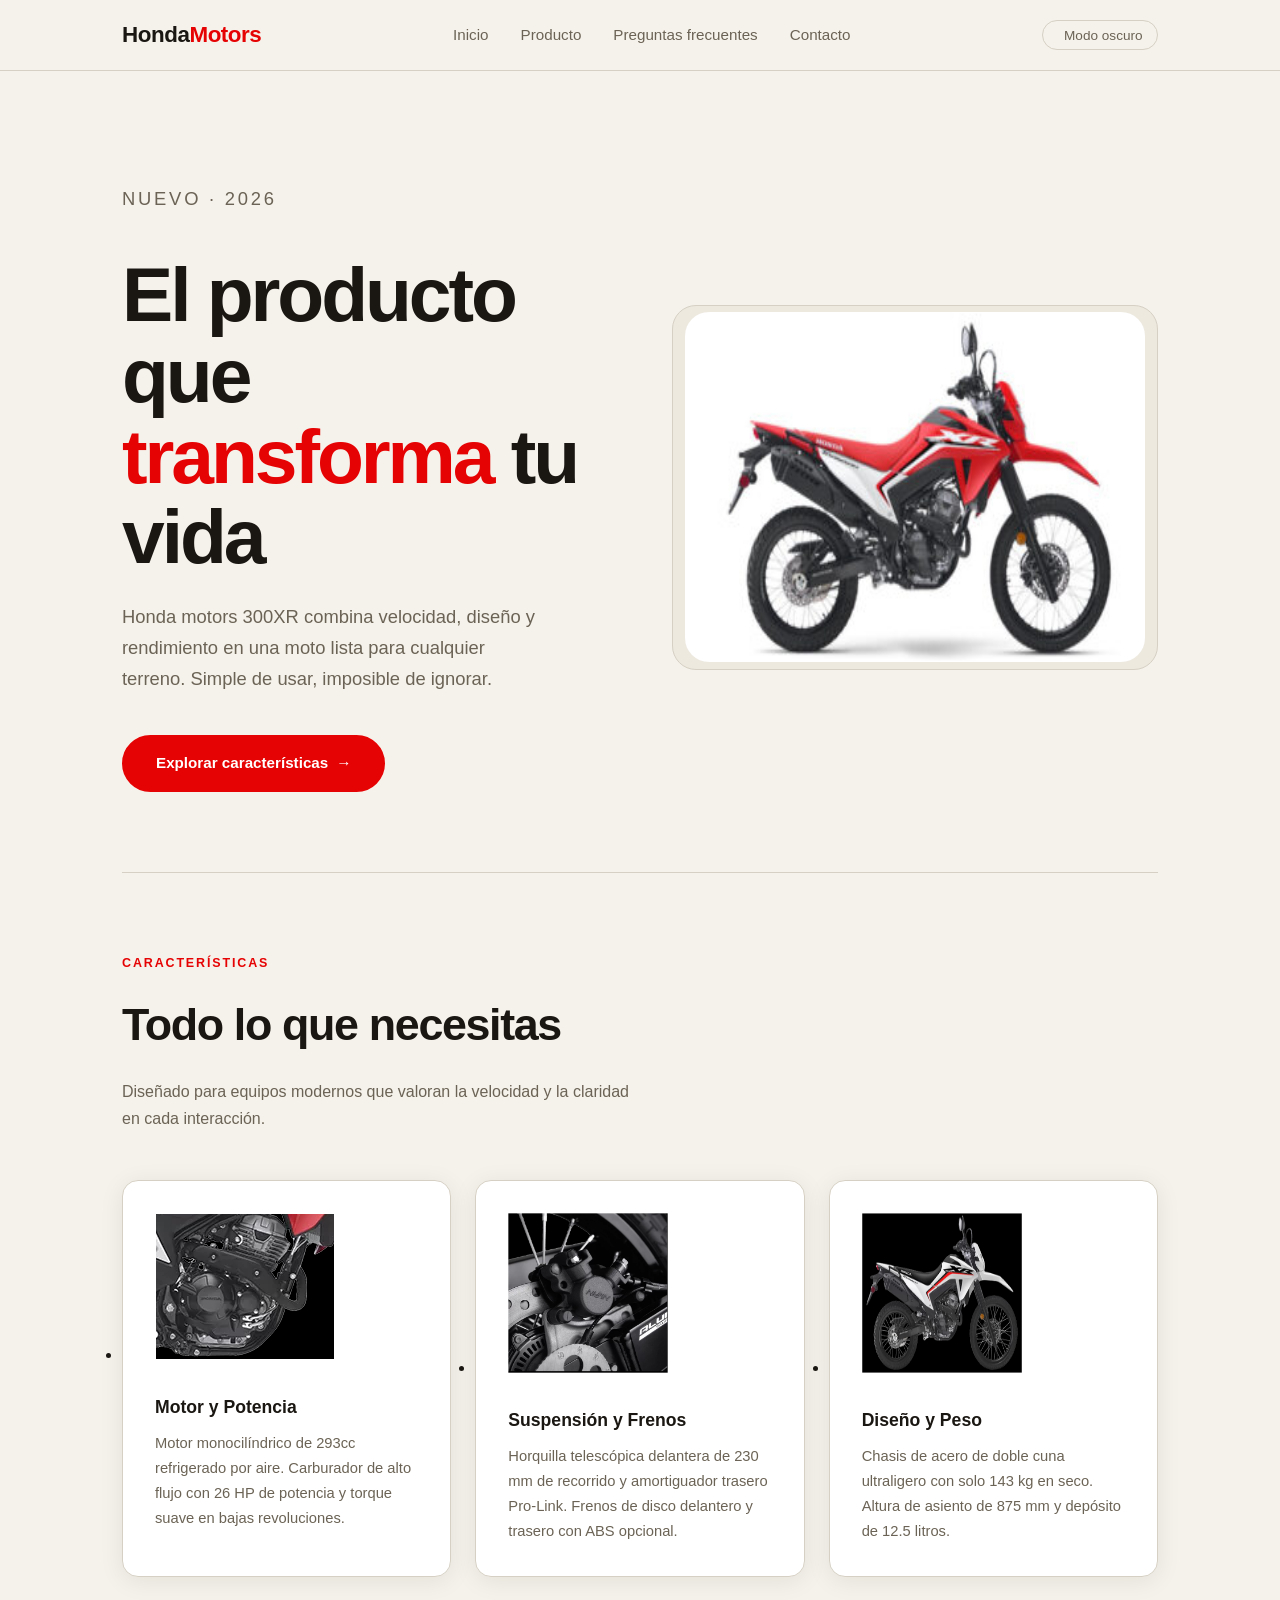
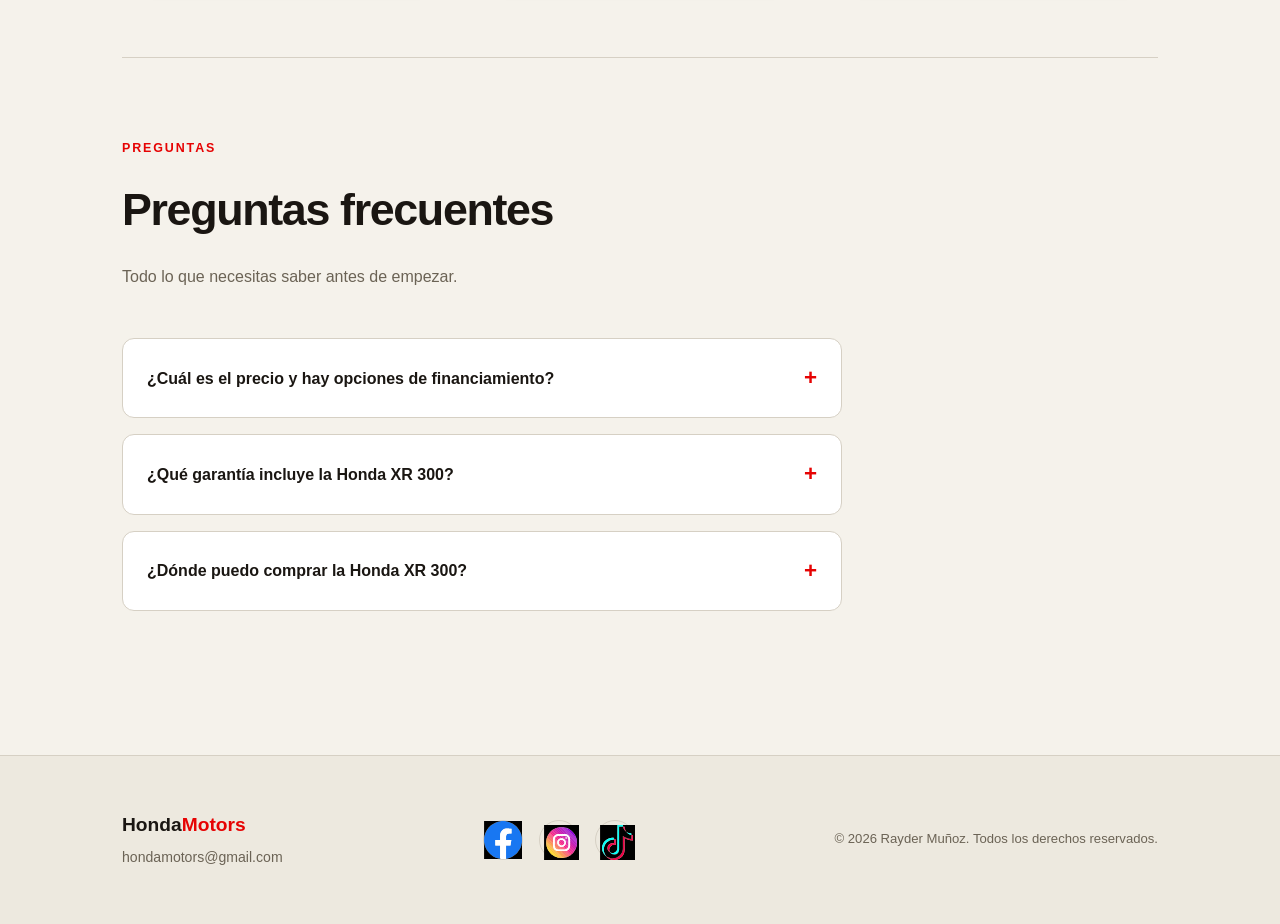
==== index.html @ fe40e6b6 "primer commit" ====
<!DOCTYPE html>
<html lang="en">
<head>
    <meta charset="UTF-8">
    <meta name="viewport" content="width=device-width, initial-scale=1.0">
    <title>Honda Motors</title>
    <link rel="icon" type="image/PNG" href="img/moto.PNG">
    <link rel="stylesheet" href="css/styles.css">
</head>
<body>
  
   <!-- barra de navegacion -->
  <header>
    <nav aria-label="Navegación principal">
      <a href="#" class="nav-logo" aria-label="Honda Motors - Ir al inicio">Honda<span>Motors</span></a>
      <ul class="nav-links" role="list">
        <li><a href="#hero">Inicio</a></li>
        <li><a href="#caracteristicas">Producto</a></li>
        <li><a href="#preguntas frecuentes">Preguntas frecuentes</a></li>
        <li><a href="#contacto">Contacto</a></li>
      </ul>
      <button id="theme-toggle" aria-label="Cambiar entre modo claro y oscuro">
        <span aria-hidden="true"></span> Modo oscuro
      </button>
    </nav>
  </header>


  <main id="main-content">

    
    <section id="hero" aria-labelledby="hero-titulo">
      <div class="hero-text">
        <p class="section-label">Nuevo · 2026</p>
        <h1 id="hero-titulo">El producto que <em>transforma</em> tu vida</h1>
        <p>Honda motors 300XR combina velocidad, diseño y rendimiento en una moto lista para cualquier terreno. Simple de usar, imposible de ignorar.</p>
        <a href="#caracteristicas" class="btn-primary" aria-label="Ver características del producto">
          Explorar características <span aria-hidden="true">→</span>
        </a>
      </div>
      <div class="hero-visual" role="img" aria-label="Ilustración decorativa del producto Honda Motors">
        <img class="imagen1" src="img/moto.PNG" width="460" height="350" alt="imagen" >
      </div>
    </section>

    <!-- Caracteristicas -->
    <section id="caracteristicas" aria-labelledby="features-titulo">
      <p class="section-label">Características</p>
      <h2 class="section-title" id="features-titulo">Todo lo que necesitas</h2>
      <p class="section-desc">Diseñado para equipos modernos que valoran la velocidad y la claridad en cada interacción.</p>
      <ul class="features-grid" role="list">
        <li class="feature-card fade-in">
          <div class="feature-icon" aria-hidden="true"><img src="img/moto2.PNG" alt="imagen del motor"></div>
          <h3>Motor y Potencia</h3>
          <p>Motor monocilíndrico de 293cc refrigerado por aire. Carburador de alto flujo con 26 HP de potencia y torque suave en bajas revoluciones.</p>
        </li>
        <li class="feature-card fade-in">
          <div class="feature-icon" aria-hidden="true"><img src="img/suspencion.PNG" width="160" height="160" alt="imagen de la suspensión"></div>
          <h3>Suspensión y Frenos</h3>
          <p>Horquilla telescópica delantera de 230 mm de recorrido y amortiguador trasero Pro-Link. Frenos de disco delantero y trasero con ABS opcional.</p>
        </li>
        <li class="feature-card fade-in">
          <div class="feature-icon" aria-hidden="true"> <img src="img/diseño.PNG" width="160" height="160" alt="imagen del diseño"> </div>
          <h3>Diseño y Peso</h3>
          <p>Chasis de acero de doble cuna ultraligero con solo 143 kg en seco. Altura de asiento de 875 mm y depósito de 12.5 litros.</p>
        </li>
      </ul>
    </section>

    <!--esta es la parte de preguntas Frecuentes -->
    <section id="preguntas frecuentes" aria-labelledby="faq-titulo">
      <p class="section-label">Preguntas</p>
      <h2 class="section-title" id="faq-titulo">Preguntas frecuentes</h2>
      <p class="section-desc">Todo lo que necesitas saber antes de empezar.</p>
      <div class="faq-list">
        <details>
          <summary>¿Cuál es el precio y hay opciones de financiamiento?</summary>
          <p>El precio de la Honda XR 300 varía según el concesionario y el país, pero generalmente se encuentra entre <strong>$4,500 y $5,800 USD</strong>. Honda ofrece planes de financiamiento a través de sus concesionarios oficiales con cuotas mensuales accesibles, con y sin entrada inicial. Consulta tu tienda más cercana para las promociones vigentes.</p>
        </details>
        <details>
          <summary>¿Qué garantía incluye la Honda XR 300?</summary>
          <p>La Honda XR 300 viene con una garantía oficial de fábrica de <strong>12 meses o 12,000 km</strong> (lo que ocurra primero), cubriendo defectos de fabricación en motor, transmisión y componentes eléctricos. La garantía es válida únicamente si el mantenimiento se realiza en concesionarios autorizados Honda.</p>
        </details>
        <details>
          <summary>¿Dónde puedo comprar la Honda XR 300?</summary>
          <p>Puedes adquirirla en cualquier <strong>concesionario oficial Honda</strong> de tu país. También puedes ubicar el punto de venta más cercano ingresando a <a href="https://www.honda.com" target="_blank" rel="noopener noreferrer">honda.com</a> y usando el localizador de distribuidores. Evita compras informales para garantizar la autenticidad y la garantía del producto.</p>
        </details>
      </div>
    </section>

  </main>

  <!--  esto es el FOOTER -->
  <footer id="contacto">
    <div class="footer-inner">
      <div class="footer-brand">
        <strong style="font-family:'Syne',sans-serif;font-size:1.2rem;">Honda<span style="color:var(--accent)">Motors</span></strong>
        <p>hondamotors@gmail.com</p>
      </div>

      <!-- redes sociales  -->
      <nav aria-label="Redes sociales">
        <ul class="social-links" role="list">
          <li>
            <a href="https://www.facebook.com/HondaMotosPeru/" target="_blank" rel="noopener noreferrer"
               aria-label="Visitar NovaPulse en Twitter (abre en nueva pestaña)"><i class="social-links-icon"></i><img src="img/facebook.svg" alt="icono de facebook"></a>
          </li>
          <li>
            <a href="https://www.instagram.com/hondamotosperuoficial/" target="_blank" rel="noopener noreferrer"
               aria-label="Visitar NovaPulse en GitHub (abre en nueva pestaña)"><i class="social-links-icon"><img src="img/instagram.svg" width="35" height="35" alt="icono de instagram"></i></a>
          </li>
          <li>
            <a href="https://www.tiktok.com/@honda?lang=es" rel="noopener noreferrer"
               aria-label="Visitar NovaPulse en LinkedIn (abre en nueva pestaña)"><i class="social-links-icon"><img src="img/tik-tok.svg" width="35" height="35" alt="icono de tiktok"></i></a>
          </li>
        </ul>
      </nav>

      <p class="footer-copy">© 2026 Rayder Muñoz. Todos los derechos reservados.</p>
    </div>
  </footer>

  <!-- ══════════════ esto es el script Modo oscuro ══════════════ -->
  <script>
    const toggle = document.getElementById('theme-toggle');
    const html   = document.documentElement;

    // Recordar preferencia
    const saved = localStorage.getItem('theme');
    if (saved) applyTheme(saved);

    toggle.addEventListener('click', () => {
      const current = html.getAttribute('data-theme');
      applyTheme(current === 'dark' ? 'light' : 'dark');
    });

    function applyTheme(theme) {
      html.setAttribute('data-theme', theme);
      localStorage.setItem('theme', theme);
      toggle.innerHTML = theme === 'dark'
        ? '<span aria-hidden="true"></span> Modo claro'
        : '<span aria-hidden="true"></span> Modo oscuro';
    }
  </script>

</body>
</html>
    
</body>
</html>
---- css/styles.css ----
/* ── Variables CSS (modo claro / oscuro) ── */
:root {
  --bg-color: #f5f2eb;
  --bg-secondary: #ede9df;
  --text-color: #1a1612;
  --text-muted: #6b6355;
  --accent: #e60303;
  --accent-light: #e60303;
  --card-bg: #ffffff;
  --border: #d6d0c4;
  --shadow: 0 4px 24px rgba(26, 22, 18, 0.08);
  --transition: 0.3s cubic-bezier(0.4, 0, 0.2, 1);
}
[data-theme="dark"] {
  --bg-color: #141210;
  --bg-secondary: #1e1b18;
  --text-color: #f0ece4;
  --text-muted: #9e9488;
  --accent: #e60303;
  --accent-light: #e60303;
  --card-bg: #1e1b18;
  --border: #25272e;
  --shadow: 0 4px 24px rgba(0, 0, 0, 0.4);
}

/* ── Reset & Base ── */
*,
*::before,
*::after {
  box-sizing: border-box;
  margin: 0;
  padding: 0;
}
html {
  scroll-behavior: smooth;
}
body {
  font-family: "DM Sans", sans-serif;
  background-color: var(--bg-color);
  color: var(--text-color);
  line-height: 1.7;
  transition:
    background-color var(--transition),
    color var(--transition);
  overflow-x: hidden;
}

/* ── Skip link (accesibilidad) ── */
.skip-link {
  position: absolute;
  top: -100%;
  left: 1rem;
  background: var(--accent);
  color: #fff;
  padding: 0.5rem 1rem;
  border-radius: 0 0 8px 8px;
  font-weight: 700;
  z-index: 9999;
  transition: top 0.2s;
}
.skip-link:focus {
  top: 0;
}

/* ── Header / Nav ── */
header {
  position: sticky;
  top: 0;
  z-index: 100;
  background: var(--bg-color);
  border-bottom: 1px solid var(--border);
  transition: background-color var(--transition);
}
nav {
  max-width: 1100px;
  margin: 0 auto;
  padding: 1rem 2rem;
  display: flex;
  align-items: center;
  justify-content: space-between;
}
.nav-logo {
  font-family: "Syne", sans-serif;
  font-weight: 800;
  font-size: 1.4rem;
  color: var(--text-color);
  text-decoration: none;
  letter-spacing: -0.02em;
}
.nav-logo span {
  color: var(--accent);
}
.nav-links {
  display: flex;
  gap: 2rem;
  list-style: none;
  align-items: center;
}
.nav-links a {
  color: var(--text-muted);
  text-decoration: none;
  font-size: 0.95rem;
  font-weight: 300;
  transition: color var(--transition);
  position: relative;
}
.nav-links a::after {
  content: "";
  position: absolute;
  bottom: -3px;
  left: 0;
  width: 0;
  height: 2px;
  background: var(--accent);
  transition: width var(--transition);
}
.nav-links a:hover {
  color: var(--text-color);
}
.nav-links a:hover::after {
  width: 100%;
}

/* Botón modo oscuro */
#theme-toggle {
  background: none;
  border: 1px solid var(--border);
  border-radius: 50px;
  padding: 0.4rem 0.9rem;
  cursor: pointer;
  font-size: 0.85rem;
  color: var(--text-muted);
  transition: all var(--transition);
  display: flex;
  align-items: center;
  gap: 0.4rem;
}
#theme-toggle:hover {
  border-color: var(--accent);
  color: var(--accent);
}

/* ── Main ── */
main {
  max-width: 1100px;
  margin: 0 auto;
  padding: 0 2rem;
}

/* ── Hero ── */
#hero {
  padding: 7rem 0 5rem;
  display: grid;
  grid-template-columns: 1fr 1fr;
  gap: 4rem;
  align-items: center;
}
.hero-text h1 {
  font-family: "Syne", sans-serif;
  font-size: clamp(2.8rem, 6vw, 5rem);
  font-weight: 800;
  line-height: 1.05;
  letter-spacing: -0.04em;
  margin-bottom: 1.5rem;
}
.hero-text h1 em {
  font-style: normal;
  color: var(--accent);
}
.hero-text p {
  font-size: 1.15rem;
  color: var(--text-muted);
  font-weight: 300;
  max-width: 420px;
  margin-bottom: 2.5rem;
}
.btn-primary {
  display: inline-flex;
  align-items: center;
  gap: 0.5rem;
  background: var(--accent);
  color: #fff;
  padding: 0.85rem 2rem;
  border-radius: 50px;
  text-decoration: none;
  font-weight: 700;
  font-size: 0.95rem;
  transition: all var(--transition);
  border: 2px solid var(--accent);
}
.btn-primary:hover {
  background: transparent;
  color: var(--accent);
  transform: translateY(-2px);
  box-shadow: 0 8px 24px rgba(212, 82, 26, 0.25);
}
.hero-visual {
  background: var(--bg-secondary);
  border-radius: 24px;
  aspect-ratio: 4/3;
  display: flex;
  align-items: center;
  justify-content: center;
  font-size: 6rem;
  border: 1px solid var(--border);
  animation: float 4s ease-in-out infinite;
  .imagen1 {
    border-radius: 24px;
  }
}

@keyframes float {
  0%,
  100% {
    transform: translateY(0);
  }
  50% {
    transform: translateY(-12px);
  }
}

/* ── Secciones genéricas ── */
section {
  padding: 5rem 0;
}
section + section {
  border-top: 1px solid var(--border);
}
.section-label {
  font-size: 0.78rem;
  font-weight: 700;
  letter-spacing: 0.15em;
  text-transform: uppercase;
  color: var(--accent);
  margin-bottom: 0.75rem;
}
.section-title {
  font-family: "Syne", sans-serif;
  font-size: clamp(1.8rem, 3.5vw, 2.8rem);
  font-weight: 800;
  letter-spacing: -0.03em;
  margin-bottom: 1rem;
}
.section-desc {
  color: var(--text-muted);
  font-weight: 300;
  max-width: 520px;
  margin-bottom: 3rem;
}

/* ── Características ── */
.features-grid {
  display: grid;
  grid-template-columns: repeat(3, 1fr);
  gap: 1.5rem;
}
.feature-card {
  background: var(--card-bg);
  border: 1px solid var(--border);
  border-radius: 16px;
  padding: 2rem;
  transition: all var(--transition);
  box-shadow: var(--shadow);
}
.feature-card:hover {
  transform: translateY(-4px);
  box-shadow: 0 12px 40px rgba(212, 82, 26, 0.12);
  border-color: var(--accent);
}
.feature-icon {
  font-size: 2rem;
  margin-bottom: 1rem;
}
.feature-card h3 {
  font-family: "Syne", sans-serif;
  font-size: 1.1rem;
  font-weight: 700;
  margin-bottom: 0.5rem;
}
.feature-card p {
  font-size: 0.92rem;
  color: var(--text-muted);
  font-weight: 300;
}

/* ── Preguntas Frecuentes ── */
.faq-list {
  display: flex;
  flex-direction: column;
  gap: 1rem;
  max-width: 720px;
}
details {
  background: var(--card-bg);
  border: 1px solid var(--border);
  border-radius: 12px;
  padding: 1.25rem 1.5rem;
  transition: border-color var(--transition);
}
details[open] {
  border-color: var(--accent);
}
summary {
  font-family: "Syne", sans-serif;
  font-weight: 700;
  cursor: pointer;
  list-style: none;
  display: flex;
  justify-content: space-between;
  align-items: center;
  font-size: 1rem;
}
summary::-webkit-details-marker {
  display: none;
}
summary::after {
  content: "+";
  font-size: 1.4rem;
  color: var(--accent);
  transition: transform var(--transition);
}
details[open] summary::after {
  transform: rotate(45deg);
}
details p {
  margin-top: 1rem;
  color: var(--text-muted);
  font-weight: 300;
  font-size: 0.95rem;
}

/* ── Footer ── */
footer {
  border-top: 1px solid var(--border);
  background: var(--bg-secondary);
  margin-top: 4rem;
  transition: background-color var(--transition);
}
.footer-inner {
  max-width: 1100px;
  margin: 0 auto;
  padding: 3rem 2rem;
  display: flex;
  justify-content: space-between;
  align-items: center;
  flex-wrap: wrap;
  gap: 1.5rem;
}
.footer-brand p {
  color: var(--text-muted);
  font-size: 0.88rem;
  font-weight: 300;
  margin-top: 0.3rem;
}
.social-links {
  display: flex;
  gap: 1rem;
  list-style: none;
}
.social-links-icon {
  width: 30px;
  height: 30px;
}
.social-links a {
  display: flex;
  align-items: center;
  justify-content: center;
  width: 40px;
  height: 40px;
  border-radius: 50%;
  border: 1px solid var(--border);
  color: var(--text-muted);
  text-decoration: none;
  font-size: 1rem;
  transition: all var(--transition);
}
.social-links a:hover {
  border-color: var(--accent);
  color: var(--accent);
  transform: translateY(-2px);
}
.footer-copy {
  color: var(--text-muted);
  font-size: 0.82rem;
  font-weight: 300;
}

/* ── Animaciones de entrada ── */
.fade-in {
  opacity: 0;
  transform: translateY(20px);
  animation: fadeUp 0.7s ease forwards;
}
@keyframes fadeUp {
  to {
    opacity: 1;
    transform: translateY(0);
  }
}
.fade-in:nth-child(1) {
  animation-delay: 0.1s;
}
.fade-in:nth-child(2) {
  animation-delay: 0.2s;
}
.fade-in:nth-child(3) {
  animation-delay: 0.3s;
}

/* ── Responsive ── */
@media (max-width: 768px) {
  #hero {
    grid-template-columns: 1fr;
    padding: 4rem 0 3rem;
  }
  .hero-visual {
    display: none;
  }
  .features-grid {
    grid-template-columns: 1fr;
  }
  .nav-links {
    gap: 1rem;
  }
  .footer-inner {
    flex-direction: column;
    text-align: center;
  }
}
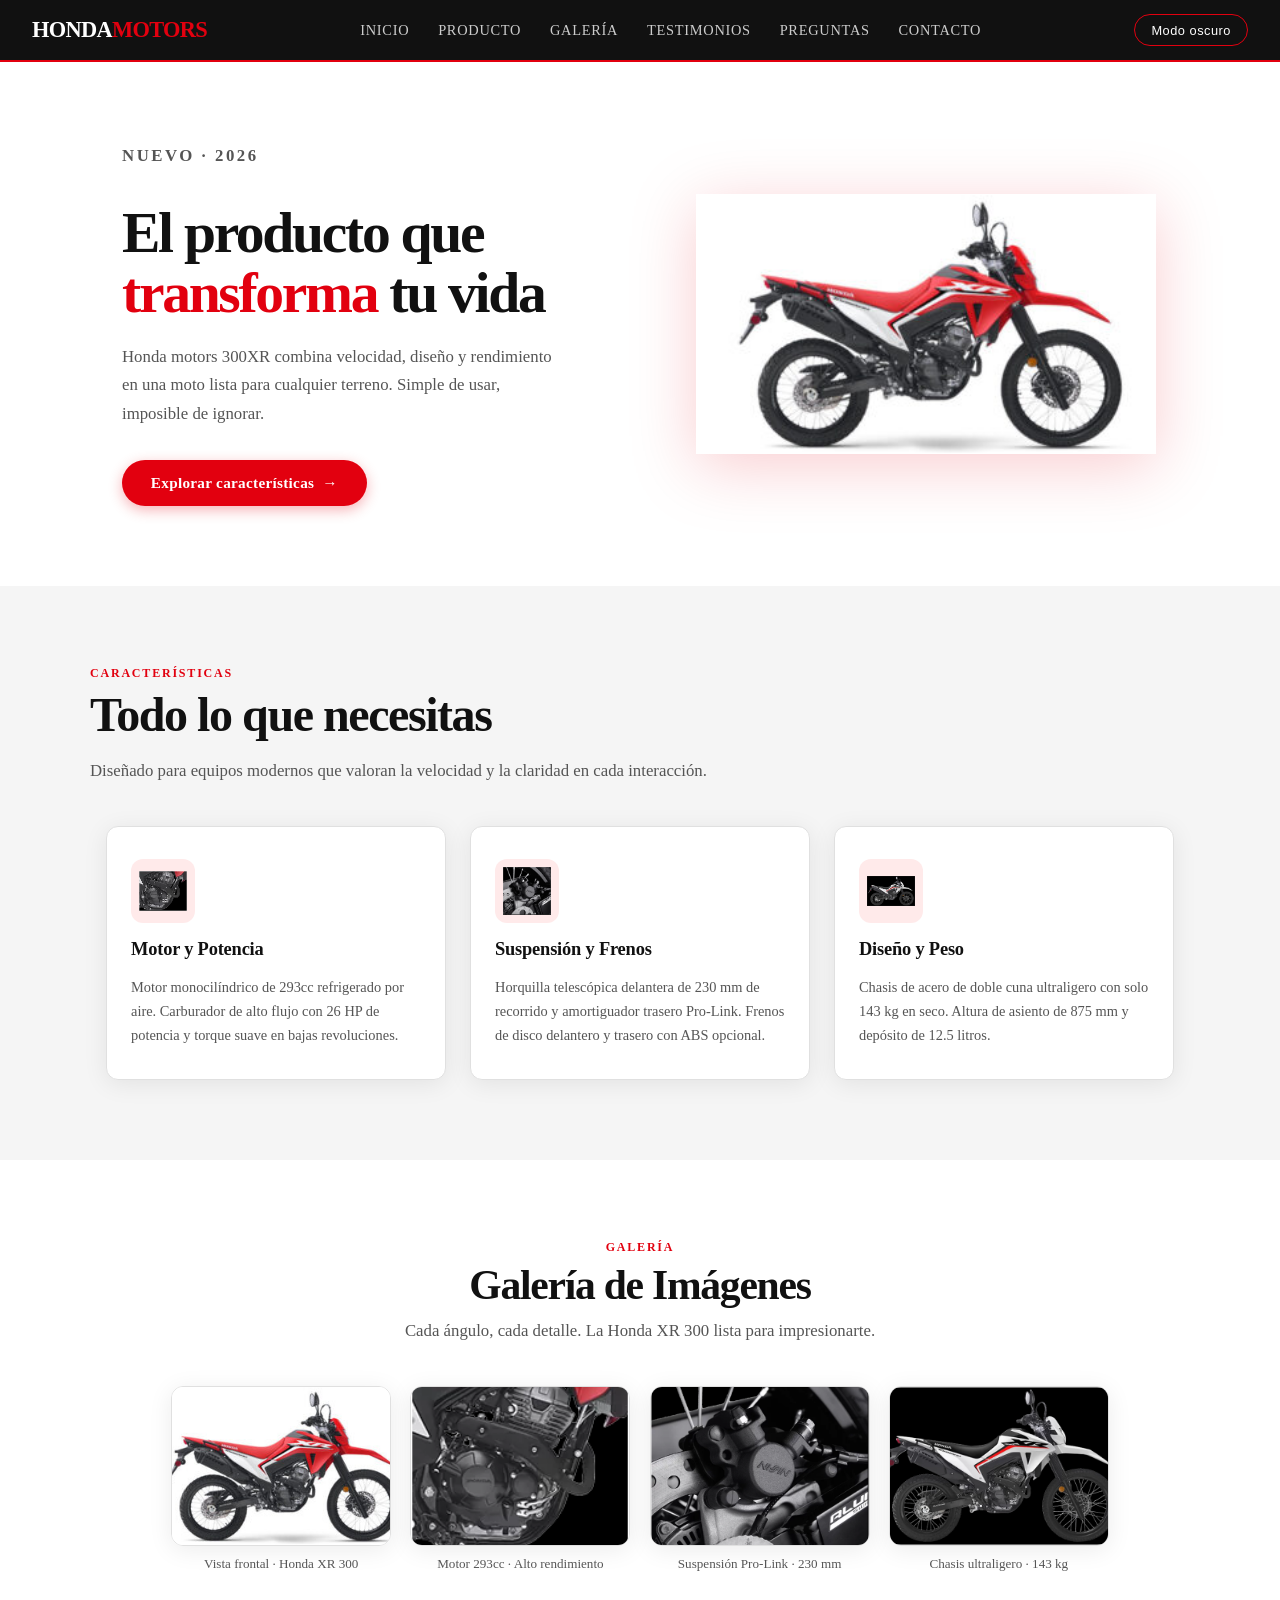
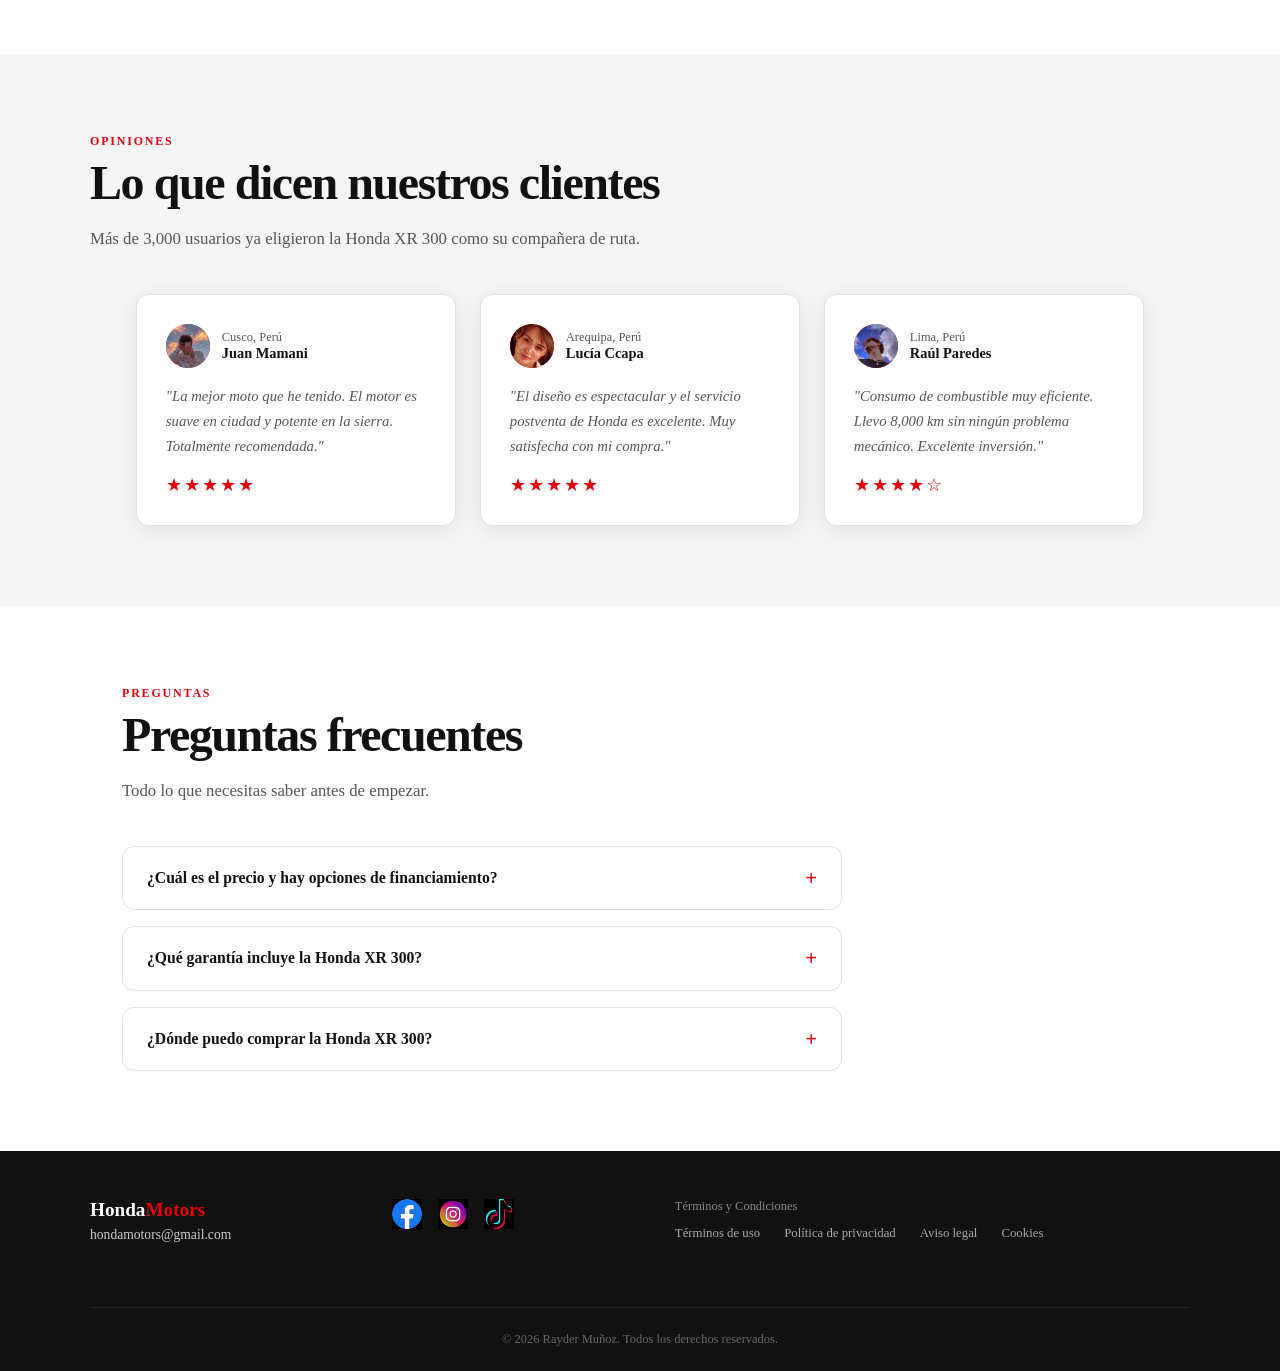
==== commit 825a64ab: "tarea 2" ====
--- a/index.html
+++ b/index.html
@@ -16,7 +16,9 @@
       <ul class="nav-links" role="list">
         <li><a href="#hero">Inicio</a></li>
         <li><a href="#caracteristicas">Producto</a></li>
-        <li><a href="#preguntas frecuentes">Preguntas frecuentes</a></li>
+        <li><a href="#galeria">Galería</a></li>
+        <li><a href="#testimonios">Testimonios</a></li>
+        <li><a href="#preguntas frecuentes">Preguntas</a></li>
         <li><a href="#contacto">Contacto</a></li>
       </ul>
       <button id="theme-toggle" aria-label="Cambiar entre modo claro y oscuro">
@@ -27,8 +29,6 @@
 
 
   <main id="main-content">
-
-    
     <section id="hero" aria-labelledby="hero-titulo">
       <div class="hero-text">
         <p class="section-label">Nuevo · 2026</p>
@@ -39,35 +39,113 @@
         </a>
       </div>
       <div class="hero-visual" role="img" aria-label="Ilustración decorativa del producto Honda Motors">
-        <img class="imagen1" src="img/moto.PNG" width="460" height="350" alt="imagen" >
-      </div>
-    </section>
-
-    <!-- Caracteristicas -->
+        <img class="imagen1" src="img/moto.PNG" width="460" height="350" alt="Honda Motors 300XR motocicleta principal">
+      </div>
+    </section>
+ 
+    <!-- caracteristicas -->
     <section id="caracteristicas" aria-labelledby="features-titulo">
       <p class="section-label">Características</p>
       <h2 class="section-title" id="features-titulo">Todo lo que necesitas</h2>
       <p class="section-desc">Diseñado para equipos modernos que valoran la velocidad y la claridad en cada interacción.</p>
       <ul class="features-grid" role="list">
         <li class="feature-card fade-in">
-          <div class="feature-icon" aria-hidden="true"><img src="img/moto2.PNG" alt="imagen del motor"></div>
+          <div class="feature-icon" aria-hidden="true"><img src="img/moto2.PNG" alt="ícono del motor"></div>
           <h3>Motor y Potencia</h3>
           <p>Motor monocilíndrico de 293cc refrigerado por aire. Carburador de alto flujo con 26 HP de potencia y torque suave en bajas revoluciones.</p>
         </li>
         <li class="feature-card fade-in">
-          <div class="feature-icon" aria-hidden="true"><img src="img/suspencion.PNG" width="160" height="160" alt="imagen de la suspensión"></div>
+          <div class="feature-icon" aria-hidden="true"><img src="img/suspencion.PNG" alt="ícono de suspensión"></div>
           <h3>Suspensión y Frenos</h3>
           <p>Horquilla telescópica delantera de 230 mm de recorrido y amortiguador trasero Pro-Link. Frenos de disco delantero y trasero con ABS opcional.</p>
         </li>
         <li class="feature-card fade-in">
-          <div class="feature-icon" aria-hidden="true"> <img src="img/diseño.PNG" width="160" height="160" alt="imagen del diseño"> </div>
+          <div class="feature-icon" aria-hidden="true"><img src="img/diseño.PNG" alt="ícono del diseño"></div>
           <h3>Diseño y Peso</h3>
           <p>Chasis de acero de doble cuna ultraligero con solo 143 kg en seco. Altura de asiento de 875 mm y depósito de 12.5 litros.</p>
         </li>
       </ul>
     </section>
-
-    <!--esta es la parte de preguntas Frecuentes -->
+ 
+    <!-- galeria de imagenes -->
+    <section id="galeria" aria-labelledby="galeria-titulo">
+      <p class="section-label">Galería</p>
+      <h2 class="section-title" id="galeria-titulo">Galería de Imágenes</h2>
+      <p class="section-desc">Cada ángulo, cada detalle. La Honda XR 300 lista para impresionarte.</p>
+      <div class="galeria" role="list">
+        <figure class="galeria-item fade-in" role="listitem">
+          <img src="img/moto.PNG" alt="Honda XR 300 vista frontal">
+          <figcaption>Vista frontal · Honda XR 300</figcaption>
+        </figure>
+        <figure class="galeria-item fade-in" role="listitem">
+          <img src="img/moto2.PNG" alt="Motor Honda XR 300 detalle">
+          <figcaption>Motor 293cc · Alto rendimiento</figcaption>
+        </figure>
+        <figure class="galeria-item fade-in" role="listitem">
+          <img src="img/suspencion.PNG" alt="Sistema de suspensión Pro-Link">
+          <figcaption>Suspensión Pro-Link · 230 mm</figcaption>
+        </figure>
+        <figure class="galeria-item fade-in" role="listitem">
+          <img src="img/diseño.PNG" alt="Diseño y chasis de la Honda XR 300">
+          <figcaption>Chasis ultraligero · 143 kg</figcaption>
+        </figure>
+      </div>
+    </section>
+ 
+    <!-- comentarios -->
+    <section id="testimonios" aria-labelledby="testimonios-titulo">
+      <p class="section-label">Opiniones</p>
+      <h2 class="section-title" id="testimonios-titulo">Lo que dicen nuestros clientes</h2>
+      <p class="section-desc">Más de 3,000 usuarios ya eligieron la Honda XR 300 como su compañera de ruta.</p>
+      <div class="testimonios-grid" role="list">
+
+        <article class="testimonio-card fade-in" role="listitem">
+          <div class="testimonio-stars" aria-label="5 de 5 estrellas">★★★★★</div>
+          <p class="testimonio-texto">"La mejor moto que he tenido. El motor es suave en ciudad y potente en la sierra. Totalmente recomendada."</p>
+          <div class="testimonio-autor">
+            <div class="testimonio-avatar" aria-hidden="true">
+              <img src="img/comen1.svg" alt="foto de Juan Mamani">
+            </div>
+            <div>
+              <p class="testimonio-nombre">Juan Mamani</p>
+              <p class="testimonio-lugar">Cusco, Perú</p>
+            </div>
+          </div>
+        </article>
+
+        <article class="testimonio-card fade-in" role="listitem">
+          <div class="testimonio-stars" aria-label="5 de 5 estrellas">★★★★★</div>
+          <p class="testimonio-texto">"El diseño es espectacular y el servicio postventa de Honda es excelente. Muy satisfecha con mi compra."</p>
+          <div class="testimonio-autor">
+            <div class="testimonio-avatar" aria-hidden="true">
+              <img src="img/comen2.svg" alt="foto de Lucía Ccapa">
+            </div>
+            <div>
+              <p class="testimonio-nombre">Lucía Ccapa</p>
+              <p class="testimonio-lugar">Arequipa, Perú</p>
+            </div>
+          </div>
+        </article>
+
+        <article class="testimonio-card fade-in" role="listitem">
+          <div class="testimonio-stars" aria-label="4 de 5 estrellas">★★★★☆</div>
+          <p class="testimonio-texto">"Consumo de combustible muy eficiente. Llevo 8,000 km sin ningún problema mecánico. Excelente inversión."</p>
+          <div class="testimonio-autor">
+            <div class="testimonio-avatar" aria-hidden="true">
+              <img src="img/comen1 (2).svg" alt="foto de Raúl Paredes">
+            </div>
+            <div>
+              <p class="testimonio-nombre">Raúl Paredes</p>
+              <p class="testimonio-lugar">Lima, Perú</p>
+            </div>
+          </div>
+        </article>
+
+      </div>
+    </section>
+ 
+ 
+    <!--  preguntas frecuentes -->
     <section id="preguntas frecuentes" aria-labelledby="faq-titulo">
       <p class="section-label">Preguntas</p>
       <h2 class="section-title" id="faq-titulo">Preguntas frecuentes</h2>
@@ -75,52 +153,67 @@
       <div class="faq-list">
         <details>
           <summary>¿Cuál es el precio y hay opciones de financiamiento?</summary>
-          <p>El precio de la Honda XR 300 varía según el concesionario y el país, pero generalmente se encuentra entre <strong>$4,500 y $5,800 USD</strong>. Honda ofrece planes de financiamiento a través de sus concesionarios oficiales con cuotas mensuales accesibles, con y sin entrada inicial. Consulta tu tienda más cercana para las promociones vigentes.</p>
+          <p>El precio de la Honda XR 300 varía según el concesionario y el país, pero generalmente se encuentra entre <strong>$4,500 y $5,800 USD</strong>. Honda ofrece planes de financiamiento a través de sus concesionarios oficiales con cuotas mensuales accesibles, con y sin entrada inicial.</p>
         </details>
         <details>
           <summary>¿Qué garantía incluye la Honda XR 300?</summary>
-          <p>La Honda XR 300 viene con una garantía oficial de fábrica de <strong>12 meses o 12,000 km</strong> (lo que ocurra primero), cubriendo defectos de fabricación en motor, transmisión y componentes eléctricos. La garantía es válida únicamente si el mantenimiento se realiza en concesionarios autorizados Honda.</p>
+          <p>La Honda XR 300 viene con una garantía oficial de fábrica de <strong>12 meses o 12,000 km</strong> (lo que ocurra primero), cubriendo defectos de fabricación en motor, transmisión y componentes eléctricos.</p>
         </details>
         <details>
           <summary>¿Dónde puedo comprar la Honda XR 300?</summary>
-          <p>Puedes adquirirla en cualquier <strong>concesionario oficial Honda</strong> de tu país. También puedes ubicar el punto de venta más cercano ingresando a <a href="https://www.honda.com" target="_blank" rel="noopener noreferrer">honda.com</a> y usando el localizador de distribuidores. Evita compras informales para garantizar la autenticidad y la garantía del producto.</p>
+          <p>Puedes adquirirla en cualquier <strong>concesionario oficial Honda</strong>. Visita <a href="https://www.honda.com" target="_blank" rel="noopener noreferrer">honda.com</a> y usa el localizador de distribuidores para encontrar el punto de venta más cercano.</p>
         </details>
       </div>
     </section>
-
+ 
   </main>
 
   <!--  esto es el FOOTER -->
   <footer id="contacto">
     <div class="footer-inner">
       <div class="footer-brand">
-        <strong style="font-family:'Syne',sans-serif;font-size:1.2rem;">Honda<span style="color:var(--accent)">Motors</span></strong>
+        <strong>Honda<span style="color:var(--accent)">Motors</span></strong>
         <p>hondamotors@gmail.com</p>
       </div>
-
-      <!-- redes sociales  -->
+ 
+      <!-- redes sociales -->
       <nav aria-label="Redes sociales">
         <ul class="social-links" role="list">
           <li>
-            <a href="https://www.facebook.com/HondaMotosPeru/" target="_blank" rel="noopener noreferrer"
-               aria-label="Visitar NovaPulse en Twitter (abre en nueva pestaña)"><i class="social-links-icon"></i><img src="img/facebook.svg" alt="icono de facebook"></a>
+            <a href="https://www.facebook.com/HondaMotosPeru/" target="_blank" 
+               aria-label="Visitar Honda Motors en Facebook (abre en nueva pestaña)">
+              <img src="img/facebook.svg" alt="Facebook">
+            </a>
           </li>
           <li>
-            <a href="https://www.instagram.com/hondamotosperuoficial/" target="_blank" rel="noopener noreferrer"
-               aria-label="Visitar NovaPulse en GitHub (abre en nueva pestaña)"><i class="social-links-icon"><img src="img/instagram.svg" width="35" height="35" alt="icono de instagram"></i></a>
+            <a href="https://www.instagram.com/hondamotosperuoficial/" target="_blank" 
+               aria-label="Visitar Honda Motors en Instagram (abre en nueva pestaña)">
+              <img src="img/instagram.svg" width="35" height="35" alt="Instagram">
+            </a>
           </li>
           <li>
-            <a href="https://www.tiktok.com/@honda?lang=es" rel="noopener noreferrer"
-               aria-label="Visitar NovaPulse en LinkedIn (abre en nueva pestaña)"><i class="social-links-icon"><img src="img/tik-tok.svg" width="35" height="35" alt="icono de tiktok"></i></a>
+            <a href="https://www.tiktok.com/@honda?lang=es" target="_blank" 
+               aria-label="Visitar Honda Motors en TikTok (abre en nueva pestaña)">
+              <img src="img/tik-tok.svg" width="35" height="35" alt="TikTok">
+            </a>
           </li>
         </ul>
       </nav>
-
+ 
+      <!-- terminos y Condiciones  -->
+      <div class="footer-legal" aria-label="Términos y condiciones">
+        <p>Términos y Condiciones</p>
+        <a href="#">Términos de uso</a>
+        <a href="#">Política de privacidad</a>
+        <a href="#">Aviso legal</a>
+        <a href="#">Cookies</a>
+      </div>
+ 
       <p class="footer-copy">© 2026 Rayder Muñoz. Todos los derechos reservados.</p>
     </div>
   </footer>
 
-  <!-- ══════════════ esto es el script Modo oscuro ══════════════ -->
+  <!-- esto es el script Modo oscuro -->
   <script>
     const toggle = document.getElementById('theme-toggle');
     const html   = document.documentElement;
@@ -144,7 +237,4 @@
   </script>
 
 </body>
-</html>
-    
-</body>
 </html>
--- a/css/styles.css
+++ b/css/styles.css
@@ -1,29 +1,32 @@
-/* ── Variables CSS (modo claro / oscuro) ── */
 :root {
-  --bg-color: #f5f2eb;
-  --bg-secondary: #ede9df;
-  --text-color: #1a1612;
-  --text-muted: #6b6355;
-  --accent: #e60303;
-  --accent-light: #e60303;
+  --bg: #ffffff;
+  --bg-alt: #f5f5f5;
+  --text: #111111;
+  --text-muted: #555555;
+  --accent: #e2000f;
+  --accent-hover: #b0000b;
   --card-bg: #ffffff;
-  --border: #d6d0c4;
-  --shadow: 0 4px 24px rgba(26, 22, 18, 0.08);
-  --transition: 0.3s cubic-bezier(0.4, 0, 0.2, 1);
-}
+  --card-border: #e0e0e0;
+  --nav-bg: #111111;
+  --nav-text: #ffffff;
+  --footer-bg: #111111;
+  --footer-text: #cccccc;
+  --shadow: 0 4px 24px rgba(0, 0, 0, 0.08);
+  --radius: 12px;
+  --transition: 0.25s ease;
+}
+
 [data-theme="dark"] {
-  --bg-color: #141210;
-  --bg-secondary: #1e1b18;
-  --text-color: #f0ece4;
-  --text-muted: #9e9488;
-  --accent: #e60303;
-  --accent-light: #e60303;
-  --card-bg: #1e1b18;
-  --border: #25272e;
+  --bg: #0f0f0f;
+  --bg-alt: #1a1a1a;
+  --text: #f0f0f0;
+  --text-muted: #aaaaaa;
+  --card-bg: #1e1e1e;
+  --card-border: #2e2e2e;
+  --nav-bg: #0a0a0a;
   --shadow: 0 4px 24px rgba(0, 0, 0, 0.4);
 }
 
-/* ── Reset & Base ── */
 *,
 *::before,
 *::after {
@@ -31,399 +34,691 @@
   margin: 0;
   padding: 0;
 }
+
 html {
   scroll-behavior: smooth;
 }
+
 body {
-  font-family: "DM Sans", sans-serif;
-  background-color: var(--bg-color);
-  color: var(--text-color);
-  line-height: 1.7;
+  font-family: "Georgia", serif;
+  background: var(--bg);
+  color: var(--text);
+  overflow-x: hidden;
   transition:
-    background-color var(--transition),
+    background var(--transition),
     color var(--transition);
-  overflow-x: hidden;
-}
-
-/* ── Skip link (accesibilidad) ── */
-.skip-link {
-  position: absolute;
-  top: -100%;
-  left: 1rem;
-  background: var(--accent);
-  color: #fff;
-  padding: 0.5rem 1rem;
-  border-radius: 0 0 8px 8px;
-  font-weight: 700;
-  z-index: 9999;
-  transition: top 0.2s;
-}
-.skip-link:focus {
-  top: 0;
-}
-
-/* ── Header / Nav ── */
+}
+
+/* ══════════════ OVERFLOW BASE ══════════════ */
+main {
+  overflow-x: auto;
+}
+
+/* ══════════════ HEADER / NAV ══════════════ */
 header {
   position: sticky;
   top: 0;
   z-index: 100;
-  background: var(--bg-color);
-  border-bottom: 1px solid var(--border);
-  transition: background-color var(--transition);
-}
-nav {
+  background: var(--nav-bg);
+  border-bottom: 2px solid var(--accent);
+}
+
+header nav {
+  display: flex;
+  justify-content: space-between;
+  align-items: center;
+  padding: 0.9rem 2rem;
+  gap: 1rem;
+}
+
+.nav-logo {
+  font-size: 1.4rem;
+  font-weight: 800;
+  color: #ffffff;
+  text-decoration: none;
+  letter-spacing: -0.03em;
+  text-transform: uppercase;
+  transition: opacity var(--transition);
+}
+.nav-logo:hover {
+  opacity: 0.8;
+}
+.nav-logo span {
+  color: var(--accent);
+}
+
+.nav-links {
+  display: flex;
+  gap: 1.8rem;
+  list-style: none;
+  align-items: center;
+}
+
+.nav-links a {
+  color: #cccccc;
+  text-decoration: none;
+  font-size: 0.9rem;
+  letter-spacing: 0.05em;
+  text-transform: uppercase;
+  transition: color var(--transition);
+}
+.nav-links a:hover {
+  color: var(--accent);
+}
+
+#theme-toggle {
+  background: transparent;
+  border: 1px solid var(--accent);
+  color: #ffffff;
+  padding: 0.45rem 1rem;
+  border-radius: 999px;
+  font-size: 0.8rem;
+  cursor: pointer;
+  letter-spacing: 0.04em;
+  transition:
+    background var(--transition),
+    color var(--transition);
+  white-space: nowrap;
+}
+#theme-toggle:hover {
+  background: var(--accent);
+}
+
+section {
+  padding: 5rem 2rem;
   max-width: 1100px;
   margin: 0 auto;
-  padding: 1rem 2rem;
-  display: flex;
-  align-items: center;
-  justify-content: space-between;
-}
-.nav-logo {
-  font-family: "Syne", sans-serif;
-  font-weight: 800;
-  font-size: 1.4rem;
-  color: var(--text-color);
-  text-decoration: none;
-  letter-spacing: -0.02em;
-}
-.nav-logo span {
-  color: var(--accent);
-}
-.nav-links {
-  display: flex;
-  gap: 2rem;
-  list-style: none;
-  align-items: center;
-}
-.nav-links a {
-  color: var(--text-muted);
-  text-decoration: none;
-  font-size: 0.95rem;
-  font-weight: 300;
-  transition: color var(--transition);
-  position: relative;
-}
-.nav-links a::after {
-  content: "";
-  position: absolute;
-  bottom: -3px;
-  left: 0;
-  width: 0;
-  height: 2px;
-  background: var(--accent);
-  transition: width var(--transition);
-}
-.nav-links a:hover {
-  color: var(--text-color);
-}
-.nav-links a:hover::after {
-  width: 100%;
-}
-
-/* Botón modo oscuro */
-#theme-toggle {
-  background: none;
-  border: 1px solid var(--border);
-  border-radius: 50px;
-  padding: 0.4rem 0.9rem;
-  cursor: pointer;
-  font-size: 0.85rem;
-  color: var(--text-muted);
-  transition: all var(--transition);
-  display: flex;
-  align-items: center;
-  gap: 0.4rem;
-}
-#theme-toggle:hover {
-  border-color: var(--accent);
-  color: var(--accent);
-}
-
-/* ── Main ── */
-main {
-  max-width: 1100px;
-  margin: 0 auto;
-  padding: 0 2rem;
-}
-
-/* ── Hero ── */
-#hero {
-  padding: 7rem 0 5rem;
-  display: grid;
-  grid-template-columns: 1fr 1fr;
-  gap: 4rem;
-  align-items: center;
-}
-.hero-text h1 {
-  font-family: "Syne", sans-serif;
-  font-size: clamp(2.8rem, 6vw, 5rem);
-  font-weight: 800;
-  line-height: 1.05;
-  letter-spacing: -0.04em;
-  margin-bottom: 1.5rem;
-}
-.hero-text h1 em {
-  font-style: normal;
-  color: var(--accent);
-}
-.hero-text p {
-  font-size: 1.15rem;
-  color: var(--text-muted);
-  font-weight: 300;
-  max-width: 420px;
-  margin-bottom: 2.5rem;
-}
-.btn-primary {
-  display: inline-flex;
-  align-items: center;
-  gap: 0.5rem;
-  background: var(--accent);
-  color: #fff;
-  padding: 0.85rem 2rem;
-  border-radius: 50px;
-  text-decoration: none;
-  font-weight: 700;
-  font-size: 0.95rem;
-  transition: all var(--transition);
-  border: 2px solid var(--accent);
-}
-.btn-primary:hover {
-  background: transparent;
-  color: var(--accent);
-  transform: translateY(-2px);
-  box-shadow: 0 8px 24px rgba(212, 82, 26, 0.25);
-}
-.hero-visual {
-  background: var(--bg-secondary);
-  border-radius: 24px;
-  aspect-ratio: 4/3;
-  display: flex;
-  align-items: center;
-  justify-content: center;
-  font-size: 6rem;
-  border: 1px solid var(--border);
-  animation: float 4s ease-in-out infinite;
-  .imagen1 {
-    border-radius: 24px;
-  }
-}
-
-@keyframes float {
-  0%,
-  100% {
-    transform: translateY(0);
-  }
-  50% {
-    transform: translateY(-12px);
-  }
-}
-
-/* ── Secciones genéricas ── */
-section {
-  padding: 5rem 0;
-}
-section + section {
-  border-top: 1px solid var(--border);
-}
+}
+
 .section-label {
-  font-size: 0.78rem;
-  font-weight: 700;
+  font-size: 0.75rem;
   letter-spacing: 0.15em;
   text-transform: uppercase;
   color: var(--accent);
-  margin-bottom: 0.75rem;
-}
+  font-weight: 700;
+  margin-bottom: 0.5rem;
+}
+
 .section-title {
-  font-family: "Syne", sans-serif;
-  font-size: clamp(1.8rem, 3.5vw, 2.8rem);
+  font-size: clamp(2rem, 5vw, 3rem);
   font-weight: 800;
   letter-spacing: -0.03em;
+  line-height: 1.1;
   margin-bottom: 1rem;
 }
+
 .section-desc {
   color: var(--text-muted);
-  font-weight: 300;
-  max-width: 520px;
-  margin-bottom: 3rem;
-}
-
-/* ── Características ── */
+  font-size: 1.05rem;
+  max-width: 560px;
+  margin-bottom: 2.5rem;
+  line-height: 1.7;
+}
+
+#hero {
+  display: flex;
+  justify-content: space-between;
+  align-items: center;
+  gap: 3rem;
+  padding-top: 5rem;
+  padding-bottom: 5rem;
+  flex-wrap: wrap;
+}
+
+.hero-text {
+  flex: 1 1 340px;
+}
+
+.hero-text h1 {
+  font-size: clamp(2.4rem, 6vw, 3.6rem);
+  font-weight: 900;
+  letter-spacing: -0.04em;
+  line-height: 1.05;
+  margin-bottom: 1.2rem;
+}
+
+.hero-text h1 em {
+  color: var(--accent);
+  font-style: normal;
+}
+
+.hero-text p {
+  color: var(--text-muted);
+  font-size: 1.05rem;
+  line-height: 1.7;
+  margin-bottom: 2rem;
+  max-width: 440px;
+}
+
+.btn-primary {
+  display: inline-flex;
+  align-items: center;
+  gap: 0.5rem;
+  background: var(--accent);
+  color: #ffffff;
+  text-decoration: none;
+  padding: 0.85rem 1.8rem;
+  border-radius: 999px;
+  font-weight: 700;
+  font-size: 0.95rem;
+  letter-spacing: 0.02em;
+  transition:
+    background var(--transition),
+    transform var(--transition),
+    box-shadow var(--transition);
+  box-shadow: 0 4px 14px rgba(226, 0, 15, 0.3);
+}
+.btn-primary:hover {
+  background: var(--accent-hover);
+  transform: translateY(-2px);
+  box-shadow: 0 8px 24px rgba(226, 0, 15, 0.45);
+}
+
+.hero-visual {
+  flex: 1 1 280px;
+  display: flex;
+  justify-content: center;
+  align-items: center;
+}
+
+.imagen1 {
+  max-width: 100%;
+  height: auto;
+  transition: transform 0.4s ease;
+  filter: drop-shadow(0 12px 32px rgba(226, 0, 15, 0.2));
+}
+.imagen1:hover {
+  transform: scale(1.04) rotate(-1deg);
+}
+
+/* caracteristicas */
+#caracteristicas {
+  background: var(--bg-alt);
+  max-width: 100%;
+  padding: 5rem 2rem;
+}
+
+#caracteristicas > * {
+  max-width: 1100px;
+  margin-left: auto;
+  margin-right: auto;
+}
+
 .features-grid {
-  display: grid;
-  grid-template-columns: repeat(3, 1fr);
+  display: flex;
+  flex-wrap: wrap;
   gap: 1.5rem;
-}
+  justify-content: center;
+  list-style: none;
+  max-width: 1100px;
+  margin: 0 auto;
+}
+
 .feature-card {
   background: var(--card-bg);
-  border: 1px solid var(--border);
-  border-radius: 16px;
-  padding: 2rem;
-  transition: all var(--transition);
+  border: 1px solid var(--card-border);
+  border-radius: var(--radius);
+  padding: 2rem 1.5rem;
+  flex: 1 1 280px;
+  max-width: 340px;
+  display: flex;
+  flex-direction: column;
+  align-items: flex-start;
+  gap: 1rem;
   box-shadow: var(--shadow);
+  transition:
+    transform var(--transition),
+    box-shadow var(--transition);
 }
 .feature-card:hover {
+  transform: translateY(-6px);
+  box-shadow: 0 12px 36px rgba(0, 0, 0, 0.12);
+}
+
+.feature-icon {
+  width: 64px;
+  height: 64px;
+  background: #ffeaea;
+  border-radius: 12px;
+  display: flex;
+  align-items: center;
+  justify-content: center;
+  overflow: hidden;
+}
+[data-theme="dark"] .feature-icon {
+  background: #2a0a0a;
+}
+
+.feature-icon img {
+  width: 48px;
+  height: 48px;
+  object-fit: contain;
+  transition: transform 0.3s ease;
+}
+.feature-card:hover .feature-icon img {
+  transform: scale(1.1);
+}
+
+.feature-card h3 {
+  font-size: 1.15rem;
+  font-weight: 700;
+  letter-spacing: -0.01em;
+}
+.feature-card p {
+  color: var(--text-muted);
+  font-size: 0.9rem;
+  line-height: 1.65;
+}
+
+/* ══════════════ galeria ══════════════ */
+#galeria {
+  padding: 5rem 2rem;
+  text-align: center;
+}
+
+#galeria h2 {
+  font-size: clamp(1.8rem, 4vw, 2.6rem);
+  font-weight: 800;
+  letter-spacing: -0.03em;
+  margin-bottom: 0.5rem;
+}
+
+#galeria .section-desc {
+  margin: 0.5rem auto 2.5rem;
+}
+
+.galeria {
+  display: flex;
+  flex-wrap: wrap;
+  gap: 1.2rem;
+  justify-content: center;
+}
+
+.galeria-item {
+  display: flex;
+  flex-direction: column;
+  align-items: center;
+  gap: 0.6rem;
+  width: 220px;
+  transition: transform var(--transition);
+}
+.galeria-item:hover {
   transform: translateY(-4px);
-  box-shadow: 0 12px 40px rgba(212, 82, 26, 0.12);
-  border-color: var(--accent);
-}
-.feature-icon {
-  font-size: 2rem;
-  margin-bottom: 1rem;
-}
-.feature-card h3 {
-  font-family: "Syne", sans-serif;
+}
+
+.galeria-item img {
+  width: 220px;
+  height: 160px;
+  object-fit: cover;
+  border-radius: var(--radius);
+  border: 1px solid var(--card-border);
+  box-shadow: var(--shadow);
+  transition: box-shadow var(--transition);
+}
+.galeria-item:hover img {
+  box-shadow: 0 10px 28px rgba(226, 0, 15, 0.18);
+}
+
+.galeria-item figcaption {
+  font-size: 0.82rem;
+  color: var(--text-muted);
+  text-align: center;
+  line-height: 1.4;
+  padding: 0 0.25rem;
+}
+
+/* testimonios */
+#testimonios {
+  background: var(--bg-alt);
+  max-width: 100%;
+  padding: 5rem 2rem;
+}
+
+#testimonios > * {
+  max-width: 1100px;
+  margin-left: auto;
+  margin-right: auto;
+}
+
+.testimonios-grid {
+  display: flex;
+  flex-wrap: wrap;
+  gap: 1.5rem;
+  justify-content: center;
+  max-width: 1100px;
+  margin: 0 auto;
+}
+
+.testimonio-card {
+  background: var(--card-bg);
+  border: 1px solid var(--card-border);
+  border-radius: var(--radius);
+  padding: 1.8rem;
+  flex: 1 1 260px;
+  max-width: 320px;
+  display: flex;
+  flex-direction: column;
+  gap: 1rem;
+  box-shadow: var(--shadow);
+  transition: transform var(--transition);
+}
+.testimonio-card:hover {
+  transform: translateY(-4px);
+}
+
+.testimonio-nombre {
+  font-weight: 700;
+  font-size: 0.9rem;
+  order: 1;
+}
+
+
+.testimonio-autor {
+  display: flex;
+  flex-direction: row; /* foto izquierda y texto a la derecha */
+  align-items: center;
+  gap: 0.75rem;
+  order: 2;
+}
+
+/* Nombre */
+.testimonio-autor > div {
+  display: flex;
+  flex-direction: column;
+  align-items: flex-start;
+}
+
+.testimonio-avatar {
+  width: 44px;
+  height: 44px;
+  border-radius: 50%;
+  overflow: hidden;
+  flex-shrink: 0;
+  background: var(--accent);
+  display: flex;
+  align-items: center;
+  justify-content: center;
+  color: #fff;
+  font-weight: 700;
+  font-size: 0.9rem;
+}
+
+.testimonio-avatar img {
+  width: 100%;
+  height: 100%;
+  object-fit: cover;
+}
+
+.testimonio-lugar {
+  font-size: 0.78rem;
+  color: var(--text-muted);
+}
+
+/* Comentario */
+.testimonio-texto {
+  font-size: 0.92rem;
+  line-height: 1.7;
+  color: var(--text-muted);
+  font-style: italic;
+  order: 3;
+}
+
+/* Estrellas */
+.testimonio-stars {
+  color: var(--accent);
   font-size: 1.1rem;
-  font-weight: 700;
-  margin-bottom: 0.5rem;
-}
-.feature-card p {
-  font-size: 0.92rem;
-  color: var(--text-muted);
-  font-weight: 300;
-}
-
-/* ── Preguntas Frecuentes ── */
+  letter-spacing: 2px;
+  order: 4;
+}
+
+/* ══════════════ preguntas frecuentes ══════════════ */
+#preguntas\ frecuentes {
+  padding: 5rem 2rem;
+  max-width: 1100px;
+  margin: 0 auto;
+}
+
 .faq-list {
   display: flex;
   flex-direction: column;
   gap: 1rem;
   max-width: 720px;
 }
+
 details {
   background: var(--card-bg);
-  border: 1px solid var(--border);
-  border-radius: 12px;
-  padding: 1.25rem 1.5rem;
-  transition: border-color var(--transition);
+  border: 1px solid var(--card-border);
+  border-radius: var(--radius);
+  padding: 1.2rem 1.5rem;
+  transition: background var(--transition);
 }
 details[open] {
   border-color: var(--accent);
 }
+
 summary {
-  font-family: "Syne", sans-serif;
+  cursor: pointer;
   font-weight: 700;
-  cursor: pointer;
+  font-size: 0.98rem;
   list-style: none;
   display: flex;
   justify-content: space-between;
   align-items: center;
-  font-size: 1rem;
+  gap: 1rem;
+  user-select: none;
 }
 summary::-webkit-details-marker {
   display: none;
 }
 summary::after {
   content: "+";
-  font-size: 1.4rem;
+  font-size: 1.3rem;
   color: var(--accent);
-  transition: transform var(--transition);
 }
 details[open] summary::after {
-  transform: rotate(45deg);
-}
+  content: "−";
+}
+
 details p {
-  margin-top: 1rem;
+  margin-top: 0.85rem;
+  font-size: 0.9rem;
+  line-height: 1.7;
   color: var(--text-muted);
-  font-weight: 300;
-  font-size: 0.95rem;
-}
-
-/* ── Footer ── */
+}
+details a {
+  color: var(--accent);
+}
+
+/* ══════════════ footer ══════════════ */
 footer {
-  border-top: 1px solid var(--border);
-  background: var(--bg-secondary);
-  margin-top: 4rem;
-  transition: background-color var(--transition);
-}
+  background: var(--footer-bg);
+  color: var(--footer-text);
+  padding: 3rem 2rem 1.5rem;
+}
+
 .footer-inner {
   max-width: 1100px;
   margin: 0 auto;
-  padding: 3rem 2rem;
-  display: flex;
+  display: flex;
+  flex-wrap: wrap;
   justify-content: space-between;
-  align-items: center;
-  flex-wrap: wrap;
-  gap: 1.5rem;
+  align-items: flex-start;
+  gap: 2rem;
+}
+
+.footer-brand strong {
+  font-family: Georgia, serif;
+  font-size: 1.2rem;
+  color: #fff;
 }
 .footer-brand p {
-  color: var(--text-muted);
-  font-size: 0.88rem;
-  font-weight: 300;
-  margin-top: 0.3rem;
-}
+  font-size: 0.85rem;
+  margin-top: 0.4rem;
+  color: var(--footer-text);
+}
+
 .social-links {
   display: flex;
   gap: 1rem;
   list-style: none;
-}
-.social-links-icon {
+  align-items: center;
+}
+
+.social-links a {
+  display: flex;
+  align-items: center;
+  justify-content: center;
+  transition:
+    opacity var(--transition),
+    transform var(--transition);
+}
+.social-links a:hover {
+  opacity: 0.75;
+  transform: translateY(-2px);
+}
+.social-links img {
   width: 30px;
   height: 30px;
 }
-.social-links a {
-  display: flex;
-  align-items: center;
-  justify-content: center;
-  width: 40px;
-  height: 40px;
-  border-radius: 50%;
-  border: 1px solid var(--border);
-  color: var(--text-muted);
+
+.footer-copy {
+  width: 100%;
+  text-align: center;
+  font-size: 0.78rem;
+  margin-top: 2rem;
+  color: #666;
+  border-top: 1px solid #222;
+  padding-top: 1.5rem;
+}
+
+/* termino y condiciones*/
+.footer-legal {
+  display: flex;
+  flex-wrap: wrap;
+  gap: 0.5rem 1.5rem;
+  align-items: center;
+  font-size: 0.8rem;
+  color: #888;
+}
+
+.footer-legal p {
+  width: 100%;
+  color: #888;
+  font-size: 0.78rem;
+  margin-bottom: 0.25rem;
+}
+
+.footer-legal a {
+  color: #aaa;
   text-decoration: none;
-  font-size: 1rem;
-  transition: all var(--transition);
-}
-.social-links a:hover {
-  border-color: var(--accent);
+  transition: color var(--transition);
+  white-space: nowrap;
+}
+.footer-legal a:hover {
   color: var(--accent);
-  transform: translateY(-2px);
-}
-.footer-copy {
-  color: var(--text-muted);
-  font-size: 0.82rem;
-  font-weight: 300;
-}
-
-/* ── Animaciones de entrada ── */
-.fade-in {
-  opacity: 0;
-  transform: translateY(20px);
-  animation: fadeUp 0.7s ease forwards;
-}
-@keyframes fadeUp {
+}
+
+/*animaciones */
+@keyframes fadeInUp {
+  from {
+    opacity: 0;
+    transform: translateY(28px);
+  }
   to {
     opacity: 1;
     transform: translateY(0);
   }
 }
+
+.fade-in {
+  animation: fadeInUp 0.6s ease both;
+}
 .fade-in:nth-child(1) {
   animation-delay: 0.1s;
 }
 .fade-in:nth-child(2) {
-  animation-delay: 0.2s;
+  animation-delay: 0.22s;
 }
 .fade-in:nth-child(3) {
-  animation-delay: 0.3s;
-}
-
-/* ── Responsive ── */
-@media (max-width: 768px) {
-  #hero {
-    grid-template-columns: 1fr;
-    padding: 4rem 0 3rem;
-  }
-  .hero-visual {
-    display: none;
-  }
-  .features-grid {
-    grid-template-columns: 1fr;
+  animation-delay: 0.34s;
+}
+
+/*  MEDIA QUERIES  */
+/* md: 600px – 900px */
+@media (max-width: 900px) {
+  header nav {
+    flex-wrap: wrap;
+    gap: 0.75rem;
   }
   .nav-links {
     gap: 1rem;
   }
+  #hero {
+    flex-direction: column;
+    text-align: center;
+  }
+  .hero-text p {
+    margin-left: auto;
+    margin-right: auto;
+  }
+  .btn-primary {
+    margin: 0 auto;
+  }
+  .galeria-item {
+    width: 180px;
+  }
+  .galeria-item img {
+    width: 180px;
+    height: 130px;
+  }
+}
+
+/* sm: < 600px */
+@media (max-width: 600px) {
+  header nav {
+    padding: 0.8rem 1rem;
+  }
+  .nav-links {
+    gap: 0.6rem;
+  }
+  .nav-links a {
+    font-size: 0.78rem;
+  }
+
+  section,
+  #galeria,
+  #testimonios,
+  #preguntas\ frecuentes {
+    padding: 3.5rem 1rem;
+  }
+
+  .feature-card {
+    max-width: 100%;
+    flex: 1 1 100%;
+  }
+  .testimonio-card {
+    max-width: 100%;
+    flex: 1 1 100%;
+  }
+
+  .galeria {
+    gap: 1rem;
+  }
+  .galeria-item {
+    width: 100%;
+    max-width: 320px;
+  }
+  .galeria-item img {
+    width: 100%;
+    height: 200px;
+  }
+
   .footer-inner {
     flex-direction: column;
+    align-items: center;
     text-align: center;
   }
-}
+  .footer-legal {
+    justify-content: center;
+  }
+}
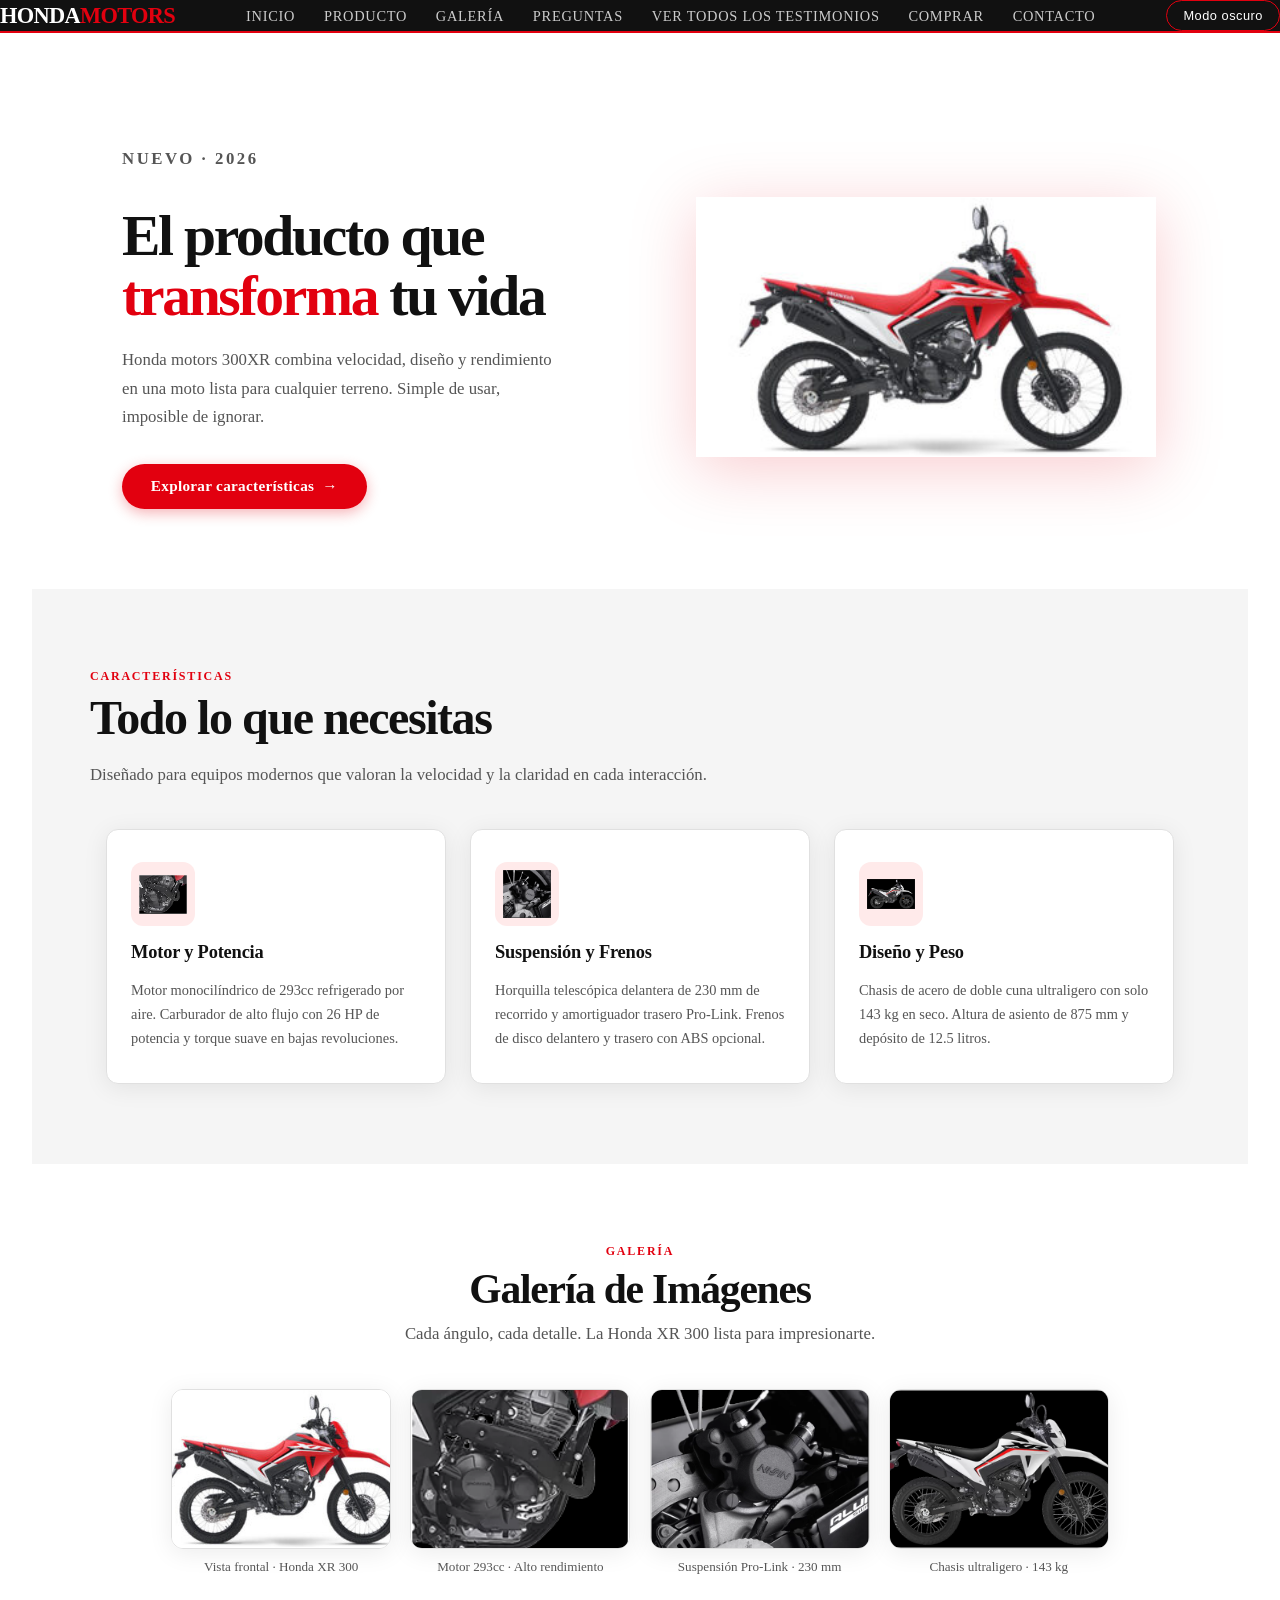
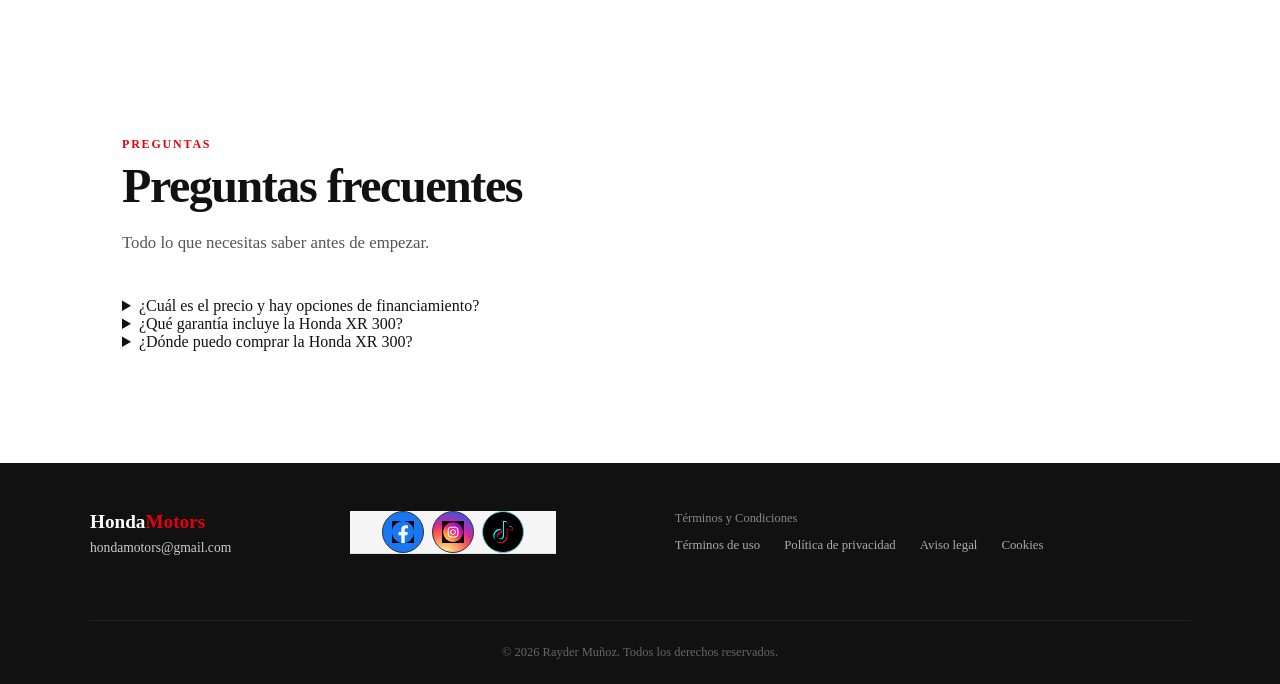
==== commit 2f995d40: "tarea 3 actualizado" ====
--- a/index.html
+++ b/index.html
@@ -6,10 +6,10 @@
     <title>Honda Motors</title>
     <link rel="icon" type="image/PNG" href="img/moto.PNG">
     <link rel="stylesheet" href="css/styles.css">
-</head>
-<body>
-  
-   <!-- barra de navegacion -->
+    </head>
+<body class="page-index">
+
+  <!-- ══════════════ NAVEGACIÓN ══════════════ -->
   <header>
     <nav aria-label="Navegación principal">
       <a href="#" class="nav-logo" aria-label="Honda Motors - Ir al inicio">Honda<span>Motors</span></a>
@@ -17,8 +17,9 @@
         <li><a href="#hero">Inicio</a></li>
         <li><a href="#caracteristicas">Producto</a></li>
         <li><a href="#galeria">Galería</a></li>
-        <li><a href="#testimonios">Testimonios</a></li>
         <li><a href="#preguntas frecuentes">Preguntas</a></li>
+        <li><a href="testimonios.html">Ver todos los testimonios</a></li>
+        <li><a href="compra.html">Comprar</a></li>
         <li><a href="#contacto">Contacto</a></li>
       </ul>
       <button id="theme-toggle" aria-label="Cambiar entre modo claro y oscuro">
@@ -29,6 +30,8 @@
 
 
   <main id="main-content">
+
+    <!-- ══════════════ HERO ══════════════ -->
     <section id="hero" aria-labelledby="hero-titulo">
       <div class="hero-text">
         <p class="section-label">Nuevo · 2026</p>
@@ -42,8 +45,8 @@
         <img class="imagen1" src="img/moto.PNG" width="460" height="350" alt="Honda Motors 300XR motocicleta principal">
       </div>
     </section>
- 
-    <!-- caracteristicas -->
+
+    <!-- ══════════════ CARACTERÍSTICAS ══════════════ -->
     <section id="caracteristicas" aria-labelledby="features-titulo">
       <p class="section-label">Características</p>
       <h2 class="section-title" id="features-titulo">Todo lo que necesitas</h2>
@@ -66,8 +69,8 @@
         </li>
       </ul>
     </section>
- 
-    <!-- galeria de imagenes -->
+
+    <!-- ══════════════ GALERÍA ══════════════ -->
     <section id="galeria" aria-labelledby="galeria-titulo">
       <p class="section-label">Galería</p>
       <h2 class="section-title" id="galeria-titulo">Galería de Imágenes</h2>
@@ -91,61 +94,8 @@
         </figure>
       </div>
     </section>
- 
-    <!-- comentarios -->
-    <section id="testimonios" aria-labelledby="testimonios-titulo">
-      <p class="section-label">Opiniones</p>
-      <h2 class="section-title" id="testimonios-titulo">Lo que dicen nuestros clientes</h2>
-      <p class="section-desc">Más de 3,000 usuarios ya eligieron la Honda XR 300 como su compañera de ruta.</p>
-      <div class="testimonios-grid" role="list">
 
-        <article class="testimonio-card fade-in" role="listitem">
-          <div class="testimonio-stars" aria-label="5 de 5 estrellas">★★★★★</div>
-          <p class="testimonio-texto">"La mejor moto que he tenido. El motor es suave en ciudad y potente en la sierra. Totalmente recomendada."</p>
-          <div class="testimonio-autor">
-            <div class="testimonio-avatar" aria-hidden="true">
-              <img src="img/comen1.svg" alt="foto de Juan Mamani">
-            </div>
-            <div>
-              <p class="testimonio-nombre">Juan Mamani</p>
-              <p class="testimonio-lugar">Cusco, Perú</p>
-            </div>
-          </div>
-        </article>
-
-        <article class="testimonio-card fade-in" role="listitem">
-          <div class="testimonio-stars" aria-label="5 de 5 estrellas">★★★★★</div>
-          <p class="testimonio-texto">"El diseño es espectacular y el servicio postventa de Honda es excelente. Muy satisfecha con mi compra."</p>
-          <div class="testimonio-autor">
-            <div class="testimonio-avatar" aria-hidden="true">
-              <img src="img/comen2.svg" alt="foto de Lucía Ccapa">
-            </div>
-            <div>
-              <p class="testimonio-nombre">Lucía Ccapa</p>
-              <p class="testimonio-lugar">Arequipa, Perú</p>
-            </div>
-          </div>
-        </article>
-
-        <article class="testimonio-card fade-in" role="listitem">
-          <div class="testimonio-stars" aria-label="4 de 5 estrellas">★★★★☆</div>
-          <p class="testimonio-texto">"Consumo de combustible muy eficiente. Llevo 8,000 km sin ningún problema mecánico. Excelente inversión."</p>
-          <div class="testimonio-autor">
-            <div class="testimonio-avatar" aria-hidden="true">
-              <img src="img/comen1 (2).svg" alt="foto de Raúl Paredes">
-            </div>
-            <div>
-              <p class="testimonio-nombre">Raúl Paredes</p>
-              <p class="testimonio-lugar">Lima, Perú</p>
-            </div>
-          </div>
-        </article>
-
-      </div>
-    </section>
- 
- 
-    <!--  preguntas frecuentes -->
+    <!-- ══════════════ FAQ ══════════════ -->
     <section id="preguntas frecuentes" aria-labelledby="faq-titulo">
       <p class="section-label">Preguntas</p>
       <h2 class="section-title" id="faq-titulo">Preguntas frecuentes</h2>
@@ -165,42 +115,41 @@
         </details>
       </div>
     </section>
- 
+
   </main>
 
-  <!--  esto es el FOOTER -->
+  <!-- ══════════════ footer ══════════════ -->
   <footer id="contacto">
     <div class="footer-inner">
       <div class="footer-brand">
         <strong>Honda<span style="color:var(--accent)">Motors</span></strong>
         <p>hondamotors@gmail.com</p>
       </div>
- 
-      <!-- redes sociales -->
+
       <nav aria-label="Redes sociales">
         <ul class="social-links" role="list">
           <li>
-            <a href="https://www.facebook.com/HondaMotosPeru/" target="_blank" 
+            <a href="https://www.facebook.com/HondaMotosPeru/" target="_blank" rel="noopener noreferrer"
                aria-label="Visitar Honda Motors en Facebook (abre en nueva pestaña)">
               <img src="img/facebook.svg" alt="Facebook">
             </a>
           </li>
           <li>
-            <a href="https://www.instagram.com/hondamotosperuoficial/" target="_blank" 
+            <a href="https://www.instagram.com/hondamotosperuoficial/" target="_blank" rel="noopener noreferrer"
                aria-label="Visitar Honda Motors en Instagram (abre en nueva pestaña)">
               <img src="img/instagram.svg" width="35" height="35" alt="Instagram">
             </a>
           </li>
           <li>
-            <a href="https://www.tiktok.com/@honda?lang=es" target="_blank" 
+            <a href="https://www.tiktok.com/@honda?lang=es" target="_blank" rel="noopener noreferrer"
                aria-label="Visitar Honda Motors en TikTok (abre en nueva pestaña)">
               <img src="img/tik-tok.svg" width="35" height="35" alt="TikTok">
             </a>
           </li>
         </ul>
       </nav>
- 
-      <!-- terminos y Condiciones  -->
+
+      <!-- terminos y condiciones -->
       <div class="footer-legal" aria-label="Términos y condiciones">
         <p>Términos y Condiciones</p>
         <a href="#">Términos de uso</a>
@@ -208,17 +157,16 @@
         <a href="#">Aviso legal</a>
         <a href="#">Cookies</a>
       </div>
- 
+
       <p class="footer-copy">© 2026 Rayder Muñoz. Todos los derechos reservados.</p>
     </div>
   </footer>
 
-  <!-- esto es el script Modo oscuro -->
+  <!-- ══════════════ Modo oscuro ══════════════ -->
   <script>
     const toggle = document.getElementById('theme-toggle');
     const html   = document.documentElement;
 
-    // Recordar preferencia
     const saved = localStorage.getItem('theme');
     if (saved) applyTheme(saved);
 
--- a/css/styles.css
+++ b/css/styles.css
@@ -1,3 +1,11 @@
+/* ════════════════════════════════════════════════════
+   styles.css — Honda Motors
+   Estilos compartidos por index.html,
+   testimonios.html y compra.html
+   ════════════════════════════════════════════════════ */
+
+
+/* ══════════════ VARIABLES Y RESET ══════════════ */
 :root {
   --bg: #ffffff;
   --bg-alt: #f5f5f5;
@@ -11,9 +19,12 @@
   --nav-text: #ffffff;
   --footer-bg: #111111;
   --footer-text: #cccccc;
-  --shadow: 0 4px 24px rgba(0, 0, 0, 0.08);
+  --shadow: 0 4px 24px rgba(0,0,0,0.08);
   --radius: 12px;
   --transition: 0.25s ease;
+  --sidebar-width: 240px;
+  --green: #25d366;
+  --green-hover: #1da851;
 }
 
 [data-theme="dark"] {
@@ -24,37 +35,62 @@
   --card-bg: #1e1e1e;
   --card-border: #2e2e2e;
   --nav-bg: #0a0a0a;
-  --shadow: 0 4px 24px rgba(0, 0, 0, 0.4);
-}
-
-*,
-*::before,
-*::after {
-  box-sizing: border-box;
-  margin: 0;
-  padding: 0;
-}
-
-html {
-  scroll-behavior: smooth;
-}
+  --shadow: 0 4px 24px rgba(0,0,0,0.4);
+}
+
+*, *::before, *::after { box-sizing: border-box; margin: 0; padding: 0; }
+
+html { scroll-behavior: smooth; }
 
 body {
-  font-family: "Georgia", serif;
+  font-family: 'Georgia', serif;
   background: var(--bg);
   color: var(--text);
   overflow-x: hidden;
-  transition:
-    background var(--transition),
-    color var(--transition);
-}
+  transition: background var(--transition), color var(--transition);
+  min-height: 100vh;
+}
+
+
+/* ══════════════ GRID — index.html (sin sidebar) ══════════════ */
+body.page-index {
+  display: grid;
+  grid-template-areas:
+    "header"
+    "main"
+    "footer";
+  grid-template-rows: auto 1fr auto;
+}
+
+body.page-index header { grid-area: header; }
+body.page-index main   { grid-area: main;   }
+body.page-index footer { grid-area: footer; }
+
+
+/* ══════════════ GRID — páginas con sidebar ══════════════ */
+body.page-sidebar {
+  display: grid;
+  grid-template-areas:
+    "header  header"
+    "nav     nav"
+    "sidebar main"
+    "footer  footer";
+  grid-template-columns: var(--sidebar-width) 1fr;
+  grid-template-rows: auto auto 1fr auto;
+}
+
+body.page-sidebar header  { grid-area: header;  }
+body.page-sidebar nav     { grid-area: nav;     }
+body.page-sidebar aside   { grid-area: sidebar; }
+body.page-sidebar main    { grid-area: main;    }
+body.page-sidebar footer  { grid-area: footer;  }
+
 
 /* ══════════════ OVERFLOW BASE ══════════════ */
-main {
-  overflow-x: auto;
-}
-
-/* ══════════════ HEADER / NAV ══════════════ */
+main { overflow-x: auto; }
+
+
+/* ══════════════ HEADER ══════════════ */
 header {
   position: sticky;
   top: 0;
@@ -63,7 +99,9 @@
   border-bottom: 2px solid var(--accent);
 }
 
-header nav {
+/* index usa header > nav directamente */
+header nav,
+header .header-inner {
   display: flex;
   justify-content: space-between;
   align-items: center;
@@ -80,31 +118,8 @@
   text-transform: uppercase;
   transition: opacity var(--transition);
 }
-.nav-logo:hover {
-  opacity: 0.8;
-}
-.nav-logo span {
-  color: var(--accent);
-}
-
-.nav-links {
-  display: flex;
-  gap: 1.8rem;
-  list-style: none;
-  align-items: center;
-}
-
-.nav-links a {
-  color: #cccccc;
-  text-decoration: none;
-  font-size: 0.9rem;
-  letter-spacing: 0.05em;
-  text-transform: uppercase;
-  transition: color var(--transition);
-}
-.nav-links a:hover {
-  color: var(--accent);
-}
+.nav-logo:hover { opacity: 0.8; }
+.nav-logo span  { color: var(--accent); }
 
 #theme-toggle {
   background: transparent;
@@ -115,20 +130,196 @@
   font-size: 0.8rem;
   cursor: pointer;
   letter-spacing: 0.04em;
-  transition:
-    background var(--transition),
-    color var(--transition);
+  transition: background var(--transition), color var(--transition);
   white-space: nowrap;
 }
-#theme-toggle:hover {
+#theme-toggle:hover { background: var(--accent); }
+
+
+/* ══════════════ NAV (barra secundaria en páginas con sidebar) ══════════════ */
+nav {
+  background: var(--bg-alt);
+  border-bottom: 1px solid var(--card-border);
+  padding: 0 2rem;
+}
+
+/* Solo aplica a la barra de sub-navegación, no al nav dentro del header */
+header nav { background: transparent; border-bottom: none; padding: 0; }
+
+.nav-links {
+  display: flex;
+  gap: 1.8rem;
+  list-style: none;
+  align-items: center;
+}
+
+/* Nav en header — links blancos */
+header .nav-links a {
+  color: #cccccc;
+  text-decoration: none;
+  font-size: 0.9rem;
+  letter-spacing: 0.05em;
+  text-transform: uppercase;
+  transition: color var(--transition);
+}
+header .nav-links a:hover { color: var(--accent); }
+
+/* Nav secundaria (páginas con sidebar) — tabs */
+body.page-sidebar nav .nav-links { gap: 0; }
+
+body.page-sidebar nav .nav-links a {
+  display: block;
+  padding: 0.8rem 1.2rem;
+  color: var(--text-muted);
+  text-decoration: none;
+  font-size: 0.85rem;
+  letter-spacing: 0.05em;
+  text-transform: uppercase;
+  border-bottom: 3px solid transparent;
+  transition: color var(--transition), border-color var(--transition);
+}
+body.page-sidebar nav .nav-links a:hover,
+body.page-sidebar nav .nav-links a.active {
+  color: var(--accent);
+  border-bottom-color: var(--accent);
+}
+
+
+/* ══════════════ SIDEBAR ══════════════ */
+aside {
+  background: var(--bg-alt);
+  border-right: 1px solid var(--card-border);
+  padding: 2rem 1.2rem;
+  min-height: 100%;
+}
+
+.sidebar-title {
+  font-size: 0.7rem;
+  letter-spacing: 0.14em;
+  text-transform: uppercase;
+  color: var(--accent);
+  font-weight: 700;
+  margin-bottom: 1.2rem;
+}
+
+.sidebar-section { margin-bottom: 2rem; }
+
+.sidebar-section h3 {
+  font-size: 0.85rem;
+  font-weight: 700;
+  margin-bottom: 0.75rem;
+  color: var(--text);
+}
+
+/* Filtros de testimonios.html */
+.filter-list {
+  list-style: none;
+  display: flex;
+  flex-direction: column;
+  gap: 0.4rem;
+}
+
+.filter-list li label {
+  display: flex;
+  align-items: center;
+  gap: 0.5rem;
+  font-size: 0.85rem;
+  color: var(--text-muted);
+  cursor: pointer;
+  padding: 0.3rem 0.5rem;
+  border-radius: 6px;
+  transition: background var(--transition), color var(--transition);
+}
+.filter-list li label:hover { background: var(--card-bg); color: var(--text); }
+
+.filter-list input[type="checkbox"] {
+  accent-color: var(--accent);
+  width: 15px;
+  height: 15px;
+}
+
+/* Barras de estadísticas */
+.sidebar-stat { display: flex; flex-direction: column; gap: 0.6rem; }
+
+.stat-row {
+  display: flex;
+  justify-content: space-between;
+  align-items: center;
+  font-size: 0.82rem;
+}
+
+.stat-bar-wrap {
+  height: 5px;
+  background: var(--card-border);
+  border-radius: 99px;
+  overflow: hidden;
+  margin-top: 0.2rem;
+}
+
+.stat-bar {
+  height: 100%;
   background: var(--accent);
-}
-
-section {
-  padding: 5rem 2rem;
-  max-width: 1100px;
-  margin: 0 auto;
-}
+  border-radius: 99px;
+}
+
+/* Precio en sidebar — compra.html */
+.sidebar-price {
+  margin-top: 2rem;
+  padding: 1rem;
+  background: var(--card-bg);
+  border: 1px solid var(--card-border);
+  border-radius: var(--radius);
+}
+.sidebar-price p { font-size: 0.78rem; color: var(--text-muted); margin-bottom: 0.3rem; }
+.sidebar-price .price-val { font-size: 1.5rem; font-weight: 900; color: var(--accent); letter-spacing: -0.03em; }
+.sidebar-price .price-sub { font-size: 0.72rem; color: var(--text-muted); margin-top: 0.2rem; }
+
+/* Pasos de compra — compra.html */
+.steps-list {
+  list-style: none;
+  display: flex;
+  flex-direction: column;
+  gap: 0;
+}
+
+.step-item {
+  display: flex;
+  align-items: flex-start;
+  gap: 0.75rem;
+  padding: 0.85rem 0.5rem;
+  border-left: 2px solid var(--card-border);
+  margin-left: 0.75rem;
+  cursor: pointer;
+  transition: border-color var(--transition);
+}
+.step-item.active { border-left-color: var(--accent); }
+.step-item.done   { border-left-color: #4caf50; }
+
+.step-num {
+  width: 28px; height: 28px;
+  border-radius: 50%;
+  border: 2px solid var(--card-border);
+  background: var(--card-bg);
+  display: flex; align-items: center; justify-content: center;
+  font-size: 0.75rem; font-weight: 700;
+  color: var(--text-muted);
+  flex-shrink: 0;
+  margin-left: -15px;
+  transition: all var(--transition);
+}
+.step-item.active .step-num { border-color: var(--accent); color: var(--accent); }
+.step-item.done   .step-num { border-color: #4caf50; background: #4caf50; color: #fff; }
+
+.step-info { display: flex; flex-direction: column; gap: 0.15rem; }
+
+.step-label { font-size: 0.82rem; font-weight: 700; color: var(--text); }
+.step-item.active .step-label { color: var(--accent); }
+
+.step-desc { font-size: 0.74rem; color: var(--text-muted); }
+
+
+/* ══════════════ MAIN — secciones generales ══════════════ */
+main { padding: 2rem; }
 
 .section-label {
   font-size: 0.75rem;
@@ -155,6 +346,19 @@
   line-height: 1.7;
 }
 
+/* Encabezado de sección en páginas con sidebar */
+.main-header { margin-bottom: 1.5rem; }
+.main-header h1 { font-size: clamp(1.6rem, 3vw, 2.2rem); font-weight: 800; letter-spacing: -0.03em; margin-bottom: 0.4rem; }
+.main-header p  { color: var(--text-muted); font-size: 0.92rem; }
+
+
+/* ══════════════ HERO — index.html ══════════════ */
+section {
+  padding: 5rem 2rem;
+  max-width: 1100px;
+  margin: 0 auto;
+}
+
 #hero {
   display: flex;
   justify-content: space-between;
@@ -165,9 +369,7 @@
   flex-wrap: wrap;
 }
 
-.hero-text {
-  flex: 1 1 340px;
-}
+.hero-text { flex: 1 1 340px; }
 
 .hero-text h1 {
   font-size: clamp(2.4rem, 6vw, 3.6rem);
@@ -176,11 +378,7 @@
   line-height: 1.05;
   margin-bottom: 1.2rem;
 }
-
-.hero-text h1 em {
-  color: var(--accent);
-  font-style: normal;
-}
+.hero-text h1 em { color: var(--accent); font-style: normal; }
 
 .hero-text p {
   color: var(--text-muted);
@@ -202,10 +400,7 @@
   font-weight: 700;
   font-size: 0.95rem;
   letter-spacing: 0.02em;
-  transition:
-    background var(--transition),
-    transform var(--transition),
-    box-shadow var(--transition);
+  transition: background var(--transition), transform var(--transition), box-shadow var(--transition);
   box-shadow: 0 4px 14px rgba(226, 0, 15, 0.3);
 }
 .btn-primary:hover {
@@ -227,11 +422,10 @@
   transition: transform 0.4s ease;
   filter: drop-shadow(0 12px 32px rgba(226, 0, 15, 0.2));
 }
-.imagen1:hover {
-  transform: scale(1.04) rotate(-1deg);
-}
-
-/* caracteristicas */
+.imagen1:hover { transform: scale(1.04) rotate(-1deg); }
+
+
+/* ══════════════ CARACTERÍSTICAS — index.html ══════════════ */
 #caracteristicas {
   background: var(--bg-alt);
   max-width: 100%;
@@ -266,18 +460,15 @@
   align-items: flex-start;
   gap: 1rem;
   box-shadow: var(--shadow);
-  transition:
-    transform var(--transition),
-    box-shadow var(--transition);
+  transition: transform var(--transition), box-shadow var(--transition);
 }
 .feature-card:hover {
   transform: translateY(-6px);
-  box-shadow: 0 12px 36px rgba(0, 0, 0, 0.12);
+  box-shadow: 0 12px 36px rgba(0,0,0,0.12);
 }
 
 .feature-icon {
-  width: 64px;
-  height: 64px;
+  width: 64px; height: 64px;
   background: #ffeaea;
   border-radius: 12px;
   display: flex;
@@ -285,36 +476,21 @@
   justify-content: center;
   overflow: hidden;
 }
-[data-theme="dark"] .feature-icon {
-  background: #2a0a0a;
-}
+[data-theme="dark"] .feature-icon { background: #2a0a0a; }
 
 .feature-icon img {
-  width: 48px;
-  height: 48px;
+  width: 48px; height: 48px;
   object-fit: contain;
   transition: transform 0.3s ease;
 }
-.feature-card:hover .feature-icon img {
-  transform: scale(1.1);
-}
-
-.feature-card h3 {
-  font-size: 1.15rem;
-  font-weight: 700;
-  letter-spacing: -0.01em;
-}
-.feature-card p {
-  color: var(--text-muted);
-  font-size: 0.9rem;
-  line-height: 1.65;
-}
-
-/* ══════════════ galeria ══════════════ */
-#galeria {
-  padding: 5rem 2rem;
-  text-align: center;
-}
+.feature-card:hover .feature-icon img { transform: scale(1.1); }
+
+.feature-card h3 { font-size: 1.15rem; font-weight: 700; letter-spacing: -0.01em; }
+.feature-card p  { color: var(--text-muted); font-size: 0.9rem; line-height: 1.65; }
+
+
+/* ══════════════ GALERÍA — index.html ══════════════ */
+#galeria { padding: 5rem 2rem; text-align: center; }
 
 #galeria h2 {
   font-size: clamp(1.8rem, 4vw, 2.6rem);
@@ -322,10 +498,7 @@
   letter-spacing: -0.03em;
   margin-bottom: 0.5rem;
 }
-
-#galeria .section-desc {
-  margin: 0.5rem auto 2.5rem;
-}
+#galeria .section-desc { margin: 0.5rem auto 2.5rem; }
 
 .galeria {
   display: flex;
@@ -342,22 +515,17 @@
   width: 220px;
   transition: transform var(--transition);
 }
-.galeria-item:hover {
-  transform: translateY(-4px);
-}
+.galeria-item:hover { transform: translateY(-4px); }
 
 .galeria-item img {
-  width: 220px;
-  height: 160px;
+  width: 220px; height: 160px;
   object-fit: cover;
   border-radius: var(--radius);
   border: 1px solid var(--card-border);
   box-shadow: var(--shadow);
   transition: box-shadow var(--transition);
 }
-.galeria-item:hover img {
-  box-shadow: 0 10px 28px rgba(226, 0, 15, 0.18);
-}
+.galeria-item:hover img { box-shadow: 0 10px 28px rgba(226,0,15,0.18); }
 
 .galeria-item figcaption {
   font-size: 0.82rem;
@@ -367,7 +535,8 @@
   padding: 0 0.25rem;
 }
 
-/* testimonios */
+
+/* ══════════════ TARJETAS DE TESTIMONIOS ══════════════ */
 #testimonios {
   background: var(--bg-alt);
   max-width: 100%;
@@ -380,6 +549,7 @@
   margin-right: auto;
 }
 
+/* index: flex / testimonios.html: grid */
 .testimonios-grid {
   display: flex;
   flex-wrap: wrap;
@@ -387,6 +557,14 @@
   justify-content: center;
   max-width: 1100px;
   margin: 0 auto;
+}
+
+/* testimonios.html usa grid */
+.testimonios-grid.is-grid {
+  display: grid;
+  grid-template-columns: repeat(auto-fit, minmax(250px, 1fr));
+  flex-wrap: unset;
+  justify-content: unset;
 }
 
 .testimonio-card {
@@ -400,61 +578,42 @@
   flex-direction: column;
   gap: 1rem;
   box-shadow: var(--shadow);
-  transition: transform var(--transition);
+  transition: transform var(--transition), box-shadow var(--transition);
 }
 .testimonio-card:hover {
   transform: translateY(-4px);
-}
-
-.testimonio-nombre {
-  font-weight: 700;
-  font-size: 0.9rem;
-  order: 1;
-}
+  box-shadow: 0 10px 28px rgba(226,0,15,0.12);
+}
+
+/* En grid (testimonios.html) no limitar ancho */
+.is-grid .testimonio-card { max-width: unset; flex: unset; }
+
+.testimonio-nombre { font-weight: 700; font-size: 0.9rem; order: 1; }
 
 
 .testimonio-autor {
   display: flex;
-  flex-direction: row; /* foto izquierda y texto a la derecha */
+  flex-direction: row;
   align-items: center;
   gap: 0.75rem;
   order: 2;
 }
-
-/* Nombre */
-.testimonio-autor > div {
-  display: flex;
-  flex-direction: column;
-  align-items: flex-start;
-}
+.testimonio-autor > div { display: flex; flex-direction: column; align-items: flex-start; }
 
 .testimonio-avatar {
-  width: 44px;
-  height: 44px;
+  width: 44px; height: 44px;
   border-radius: 50%;
   overflow: hidden;
   flex-shrink: 0;
   background: var(--accent);
-  display: flex;
-  align-items: center;
-  justify-content: center;
-  color: #fff;
-  font-weight: 700;
-  font-size: 0.9rem;
-}
-
-.testimonio-avatar img {
-  width: 100%;
-  height: 100%;
-  object-fit: cover;
-}
-
-.testimonio-lugar {
-  font-size: 0.78rem;
-  color: var(--text-muted);
-}
-
-/* Comentario */
+  display: flex; align-items: center; justify-content: center;
+  color: #fff; font-weight: 700; font-size: 0.9rem;
+}
+.testimonio-avatar img { width: 100%; height: 100%; object-fit: cover; }
+
+.testimonio-lugar { font-size: 0.78rem; color: var(--text-muted); }
+
+/* 3° Comentario */
 .testimonio-texto {
   font-size: 0.92rem;
   line-height: 1.7;
@@ -463,73 +622,212 @@
   order: 3;
 }
 
-/* Estrellas */
-.testimonio-stars {
+/* 4° Estrellas */
+.testimonio-stars { color: var(--accent); font-size: 1.1rem; letter-spacing: 2px; order: 4; }
+
+/* Badge de categoría — testimonios.html */
+.testimonio-badge {
+  display: inline-block;
+  font-size: 0.7rem;
+  font-weight: 700;
+  letter-spacing: 0.08em;
+  text-transform: uppercase;
+  background: #ffeaea;
   color: var(--accent);
-  font-size: 1.1rem;
-  letter-spacing: 2px;
-  order: 4;
-}
-
-/* ══════════════ preguntas frecuentes ══════════════ */
-#preguntas\ frecuentes {
-  padding: 5rem 2rem;
-  max-width: 1100px;
-  margin: 0 auto;
-}
-
-.faq-list {
-  display: flex;
-  flex-direction: column;
-  gap: 1rem;
-  max-width: 720px;
-}
-
-details {
+  padding: 0.2rem 0.6rem;
+  border-radius: 999px;
+  order: 0;
+}
+[data-theme="dark"] .testimonio-badge { background: #2a0a0a; }
+
+
+
+/* ══════════════ compra.html ══════════════ */
+.compra-grid {
+  display: grid;
+  grid-template-columns: 1fr 1fr;
+  gap: 1.5rem;
+  margin-top: 1.5rem;
+}
+
+.producto-card,
+.form-card {
   background: var(--card-bg);
   border: 1px solid var(--card-border);
   border-radius: var(--radius);
-  padding: 1.2rem 1.5rem;
-  transition: background var(--transition);
-}
-details[open] {
-  border-color: var(--accent);
-}
-
-summary {
+  padding: 1.5rem;
+  box-shadow: var(--shadow);
+}
+
+.producto-card h2,
+.form-card h2 {
+  font-size: 1rem;
+  font-weight: 700;
+  margin-bottom: 1.2rem;
+  padding-bottom: 0.75rem;
+  border-bottom: 1px solid var(--card-border);
+}
+
+.producto-img {
+  width: 100%; height: 160px;
+  object-fit: contain;
+  margin-bottom: 1rem;
+  filter: drop-shadow(0 6px 16px rgba(226,0,15,0.15));
+}
+
+.producto-nombre { font-size: 1.1rem; font-weight: 800; letter-spacing: -0.02em; margin-bottom: 0.3rem; }
+
+.producto-desc { font-size: 0.82rem; color: var(--text-muted); line-height: 1.6; margin-bottom: 1rem; }
+
+.producto-specs {
+  display: grid;
+  grid-template-columns: 1fr 1fr;
+  gap: 0.5rem;
+  margin-bottom: 1.2rem;
+}
+
+.spec-item { background: var(--bg-alt); border-radius: 8px; padding: 0.5rem 0.7rem; }
+.spec-item dt { font-size: 0.68rem; color: var(--text-muted); text-transform: uppercase; letter-spacing: 0.06em; }
+.spec-item dd { font-size: 0.85rem; font-weight: 700; margin-top: 0.15rem; }
+
+.color-selector { margin-bottom: 1rem; }
+.color-selector label { font-size: 0.8rem; font-weight: 700; display: block; margin-bottom: 0.5rem; }
+
+.color-options { display: flex; gap: 0.5rem; }
+
+.color-btn {
+  width: 28px; height: 28px;
+  border-radius: 50%;
+  border: 3px solid transparent;
   cursor: pointer;
+  transition: border-color var(--transition), transform var(--transition);
+}
+.color-btn:hover   { transform: scale(1.15); }
+.color-btn.selected { border-color: var(--text); }
+
+/* Formulario */
+.form-card { display: flex; flex-direction: column; gap: 1rem; }
+
+.form-group { display: flex; flex-direction: column; gap: 0.35rem; }
+
+.form-group label { font-size: 0.8rem; font-weight: 700; color: var(--text); }
+
+.form-group input,
+.form-group select {
+  padding: 0.6rem 0.85rem;
+  border: 1px solid var(--card-border);
+  border-radius: 8px;
+  background: var(--bg);
+  color: var(--text);
+  font-size: 0.88rem;
+  font-family: inherit;
+  transition: border-color var(--transition);
+  outline: none;
+}
+.form-group input:focus,
+.form-group select:focus { border-color: var(--accent); }
+
+.form-row { display: grid; grid-template-columns: 1fr 1fr; gap: 0.75rem; }
+
+/* Envío */
+.envio-options { display: flex; flex-direction: column; gap: 0.5rem; }
+
+.envio-option {
+  display: flex;
+  align-items: center;
+  gap: 0.75rem;
+  padding: 0.75rem;
+  border: 1px solid var(--card-border);
+  border-radius: 8px;
+  cursor: pointer;
+  transition: border-color var(--transition), background var(--transition);
+}
+.envio-option:hover { border-color: var(--accent); background: var(--bg-alt); }
+.envio-option input[type="radio"] { accent-color: var(--accent); }
+.envio-option-info { display: flex; flex-direction: column; flex: 1; }
+.envio-option-label { font-size: 0.85rem; font-weight: 700; }
+.envio-option-desc  { font-size: 0.75rem; color: var(--text-muted); }
+.envio-option-price { font-size: 0.85rem; font-weight: 700; color: var(--accent); }
+
+/* Pago */
+.pago-options { display: grid; grid-template-columns: 1fr 1fr; gap: 0.5rem; }
+
+.pago-btn {
+  padding: 0.6rem;
+  border: 1px solid var(--card-border);
+  border-radius: 8px;
+  background: var(--bg);
+  color: var(--text);
+  font-size: 0.8rem;
   font-weight: 700;
-  font-size: 0.98rem;
-  list-style: none;
-  display: flex;
-  justify-content: space-between;
-  align-items: center;
+  cursor: pointer;
+  transition: border-color var(--transition), background var(--transition);
+}
+.pago-btn:hover    { border-color: var(--accent); background: var(--bg-alt); }
+.pago-btn.selected { border-color: var(--accent); background: #ffeaea; color: var(--accent); }
+[data-theme="dark"] .pago-btn.selected { background: #2a0a0a; }
+
+/* Botones de acción */
+.acciones {
+  grid-column: 1 / -1;
+  display: flex;
   gap: 1rem;
-  user-select: none;
-}
-summary::-webkit-details-marker {
-  display: none;
-}
-summary::after {
-  content: "+";
-  font-size: 1.3rem;
-  color: var(--accent);
-}
-details[open] summary::after {
-  content: "−";
-}
-
-details p {
-  margin-top: 0.85rem;
-  font-size: 0.9rem;
-  line-height: 1.7;
-  color: var(--text-muted);
-}
-details a {
-  color: var(--accent);
-}
-
-/* ══════════════ footer ══════════════ */
+  flex-wrap: wrap;
+  align-items: center;
+  margin-top: 0.5rem;
+}
+
+.btn-comprar {
+  display: inline-flex;
+  align-items: center;
+  gap: 0.5rem;
+  background: var(--accent);
+  color: #fff;
+  padding: 0.9rem 2rem;
+  border: none;
+  border-radius: 999px;
+  font-size: 0.95rem;
+  font-weight: 700;
+  font-family: inherit;
+  cursor: pointer;
+  letter-spacing: 0.02em;
+  transition: background var(--transition), transform var(--transition), box-shadow var(--transition);
+  box-shadow: 0 4px 14px rgba(226,0,15,0.3);
+  text-decoration: none;
+}
+.btn-comprar:hover {
+  background: var(--accent-hover);
+  transform: translateY(-2px);
+  box-shadow: 0 8px 24px rgba(226,0,15,0.45);
+}
+
+/* Botón WhatsApp */
+.btn-whatsapp {
+  display: inline-flex;
+  align-items: center;
+  gap: 0.5rem;
+  background: var(--green);
+  color: #fff;
+  padding: 0.9rem 1.8rem;
+  border-radius: 999px;
+  font-size: 0.95rem;
+  font-weight: 700;
+  font-family: inherit;
+  cursor: pointer;
+  letter-spacing: 0.02em;
+  text-decoration: none;
+  transition: background var(--transition), transform var(--transition), box-shadow var(--transition);
+  box-shadow: 0 4px 14px rgba(37,211,102,0.3);
+}
+.btn-whatsapp:hover {
+  background: var(--green-hover);
+  transform: translateY(-2px);
+  box-shadow: 0 8px 24px rgba(37,211,102,0.4);
+}
+.btn-whatsapp svg { width: 20px; height: 20px; fill: #fff; flex-shrink: 0; }
+
+
+/* ══════════════ FOOTER ══════════════ */
 footer {
   background: var(--footer-bg);
   color: var(--footer-text);
@@ -546,20 +844,12 @@
   gap: 2rem;
 }
 
-.footer-brand strong {
-  font-family: Georgia, serif;
-  font-size: 1.2rem;
-  color: #fff;
-}
-.footer-brand p {
-  font-size: 0.85rem;
-  margin-top: 0.4rem;
-  color: var(--footer-text);
-}
+.footer-brand strong { font-family: Georgia, serif; font-size: 1.2rem; color: #fff; }
+.footer-brand p { font-size: 0.85rem; margin-top: 0.4rem; color: var(--footer-text); }
 
 .social-links {
   display: flex;
-  gap: 1rem;
+  gap: 0.5rem;
   list-style: none;
   align-items: center;
 }
@@ -568,18 +858,60 @@
   display: flex;
   align-items: center;
   justify-content: center;
-  transition:
-    opacity var(--transition),
-    transform var(--transition);
+  width: 42px;
+  height: 42px;
+  border-radius: 50%;
+  border: 1px solid #333;
+  transition: transform var(--transition), border-color var(--transition), box-shadow var(--transition);
+  overflow: hidden;
 }
 .social-links a:hover {
-  opacity: 0.75;
-  transform: translateY(-2px);
-}
+  transform: translateY(-3px);
+  border-color: transparent;
+  box-shadow: 0 4px 14px rgba(0,0,0,0.4);
+}
+
+/* Facebook*/
+.social-links li:nth-child(1) a { background: #1877f2; }
+.social-links li:nth-child(1) a:hover { background: #0f65d4; }
+
+/* Instagram  */
+.social-links li:nth-child(2) a {
+  background: radial-gradient(circle at 30% 107%, #fdf497 0%, #fdf497 5%, #fd5949 45%, #d6249f 60%, #285aeb 90%);
+}
+
+/* TikTok negro con acento cyan */
+.social-links li:nth-child(3) a { background: #010101; border-color: #69c9d0; }
+.social-links li:nth-child(3) a:hover { background: #111; }
+
+/* Íconos al mismo tamaño */
 .social-links img {
-  width: 30px;
-  height: 30px;
-}
+  width: 22px;
+  height: 22px;
+  object-fit: contain;
+  display: block;
+}
+
+.footer-links { display: flex; gap: 1.5rem; list-style: none; }
+.footer-links a { color: #aaa; text-decoration: none; font-size: 0.82rem; transition: color var(--transition); }
+.footer-links a:hover { color: var(--accent); }
+
+.footer-legal {
+  display: flex;
+  flex-wrap: wrap;
+  gap: 0.5rem 1.5rem;
+  align-items: center;
+  font-size: 0.8rem;
+  color: #888;
+}
+.footer-legal p { width: 100%; color: #888; font-size: 0.78rem; margin-bottom: 0.25rem; }
+.footer-legal a {
+  color: #aaa;
+  text-decoration: none;
+  transition: color var(--transition);
+  white-space: nowrap;
+}
+.footer-legal a:hover { color: var(--accent); }
 
 .footer-copy {
   width: 100%;
@@ -591,134 +923,97 @@
   padding-top: 1.5rem;
 }
 
-/* termino y condiciones*/
-.footer-legal {
-  display: flex;
-  flex-wrap: wrap;
-  gap: 0.5rem 1.5rem;
-  align-items: center;
-  font-size: 0.8rem;
-  color: #888;
-}
-
-.footer-legal p {
-  width: 100%;
-  color: #888;
-  font-size: 0.78rem;
-  margin-bottom: 0.25rem;
-}
-
-.footer-legal a {
-  color: #aaa;
-  text-decoration: none;
-  transition: color var(--transition);
-  white-space: nowrap;
-}
-.footer-legal a:hover {
-  color: var(--accent);
-}
-
-/*animaciones */
+
+/* ══════════════ ANIMACIONES ══════════════ */
 @keyframes fadeInUp {
-  from {
-    opacity: 0;
-    transform: translateY(28px);
+  from { opacity: 0; transform: translateY(28px); }
+  to   { opacity: 1; transform: translateY(0); }
+}
+
+.fade-in { animation: fadeInUp 0.6s ease both; }
+.fade-in:nth-child(1) { animation-delay: 0.05s; }
+.fade-in:nth-child(2) { animation-delay: 0.12s; }
+.fade-in:nth-child(3) { animation-delay: 0.19s; }
+.fade-in:nth-child(4) { animation-delay: 0.26s; }
+.fade-in:nth-child(5) { animation-delay: 0.33s; }
+.fade-in:nth-child(6) { animation-delay: 0.40s; }
+
+
+/* ══════════════ MEDIA QUERIES ══════════════ */
+
+/* md — tablet (600px – 900px) */
+@media (max-width: 900px) {
+  /* index: nav en columna */
+  header nav { flex-wrap: wrap; gap: 0.75rem; }
+  .nav-links  { gap: 1rem; }
+  #hero { flex-direction: column; text-align: center; }
+  .hero-text p { margin-left: auto; margin-right: auto; }
+  .btn-primary { margin: 0 auto; }
+  .galeria-item { width: 180px; }
+  .galeria-item img { width: 180px; height: 130px; }
+
+  /* páginas con sidebar: mover sidebar abajo del main */
+  body.page-sidebar {
+    grid-template-areas:
+      "header"
+      "nav"
+      "main"
+      "sidebar"
+      "footer";
+    grid-template-columns: 1fr;
   }
-  to {
-    opacity: 1;
-    transform: translateY(0);
+
+  aside {
+    border-right: none;
+    border-top: 1px solid var(--card-border);
+    padding: 1.5rem 2rem;
   }
-}
-
-.fade-in {
-  animation: fadeInUp 0.6s ease both;
-}
-.fade-in:nth-child(1) {
-  animation-delay: 0.1s;
-}
-.fade-in:nth-child(2) {
-  animation-delay: 0.22s;
-}
-.fade-in:nth-child(3) {
-  animation-delay: 0.34s;
-}
-
-/*  MEDIA QUERIES  */
-/* md: 600px – 900px */
-@media (max-width: 900px) {
-  header nav {
-    flex-wrap: wrap;
-    gap: 0.75rem;
+
+  .filter-list  { flex-direction: row; flex-wrap: wrap; }
+  .sidebar-price { max-width: 280px; }
+
+  /* pasos de compra en horizontal */
+  .steps-list { flex-direction: row; flex-wrap: wrap; }
+  .step-item {
+    border-left: none;
+    border-bottom: 2px solid var(--card-border);
+    margin-left: 0;
+    padding: 0.5rem 1rem;
   }
-  .nav-links {
-    gap: 1rem;
-  }
-  #hero {
-    flex-direction: column;
-    text-align: center;
-  }
-  .hero-text p {
-    margin-left: auto;
-    margin-right: auto;
-  }
-  .btn-primary {
-    margin: 0 auto;
-  }
-  .galeria-item {
-    width: 180px;
-  }
-  .galeria-item img {
-    width: 180px;
-    height: 130px;
-  }
-}
-
-/* sm: < 600px */
+  .step-item.active { border-bottom-color: var(--accent); }
+  .step-item.done   { border-bottom-color: #4caf50; }
+  .step-num { margin-left: 0; }
+}
+
+/* sm — móvil (< 600px) */
 @media (max-width: 600px) {
-  header nav {
-    padding: 0.8rem 1rem;
-  }
-  .nav-links {
-    gap: 0.6rem;
-  }
-  .nav-links a {
-    font-size: 0.78rem;
-  }
+  header nav { padding: 0.8rem 1rem; }
+  .nav-links  { gap: 0.6rem; }
+  .nav-links a { font-size: 0.78rem; }
 
   section,
   #galeria,
   #testimonios,
-  #preguntas\ frecuentes {
-    padding: 3.5rem 1rem;
-  }
-
-  .feature-card {
-    max-width: 100%;
-    flex: 1 1 100%;
-  }
-  .testimonio-card {
-    max-width: 100%;
-    flex: 1 1 100%;
-  }
-
-  .galeria {
-    gap: 1rem;
-  }
-  .galeria-item {
-    width: 100%;
-    max-width: 320px;
-  }
-  .galeria-item img {
-    width: 100%;
-    height: 200px;
-  }
-
-  .footer-inner {
-    flex-direction: column;
-    align-items: center;
-    text-align: center;
-  }
-  .footer-legal {
-    justify-content: center;
-  }
-}
+  main,
+  #preguntas\ frecuentes { padding: 3.5rem 1rem; }
+
+  .feature-card    { max-width: 100%; flex: 1 1 100%; }
+  .testimonio-card { max-width: 100%; flex: 1 1 100%; }
+
+  .galeria { gap: 1rem; }
+  .galeria-item { width: 100%; max-width: 320px; }
+  .galeria-item img { width: 100%; height: 200px; }
+
+  .footer-inner { flex-direction: column; align-items: center; text-align: center; }
+  .footer-legal { justify-content: center; }
+}
+
+/* xs — móvil pequeño (< 480px) */
+@media (max-width: 480px) {
+  .compra-grid     { grid-template-columns: 1fr; }
+  .form-row        { grid-template-columns: 1fr; }
+  .pago-options    { grid-template-columns: 1fr; }
+  .acciones        { flex-direction: column; }
+  .btn-comprar,
+  .btn-whatsapp    { width: 100%; justify-content: center; }
+}
